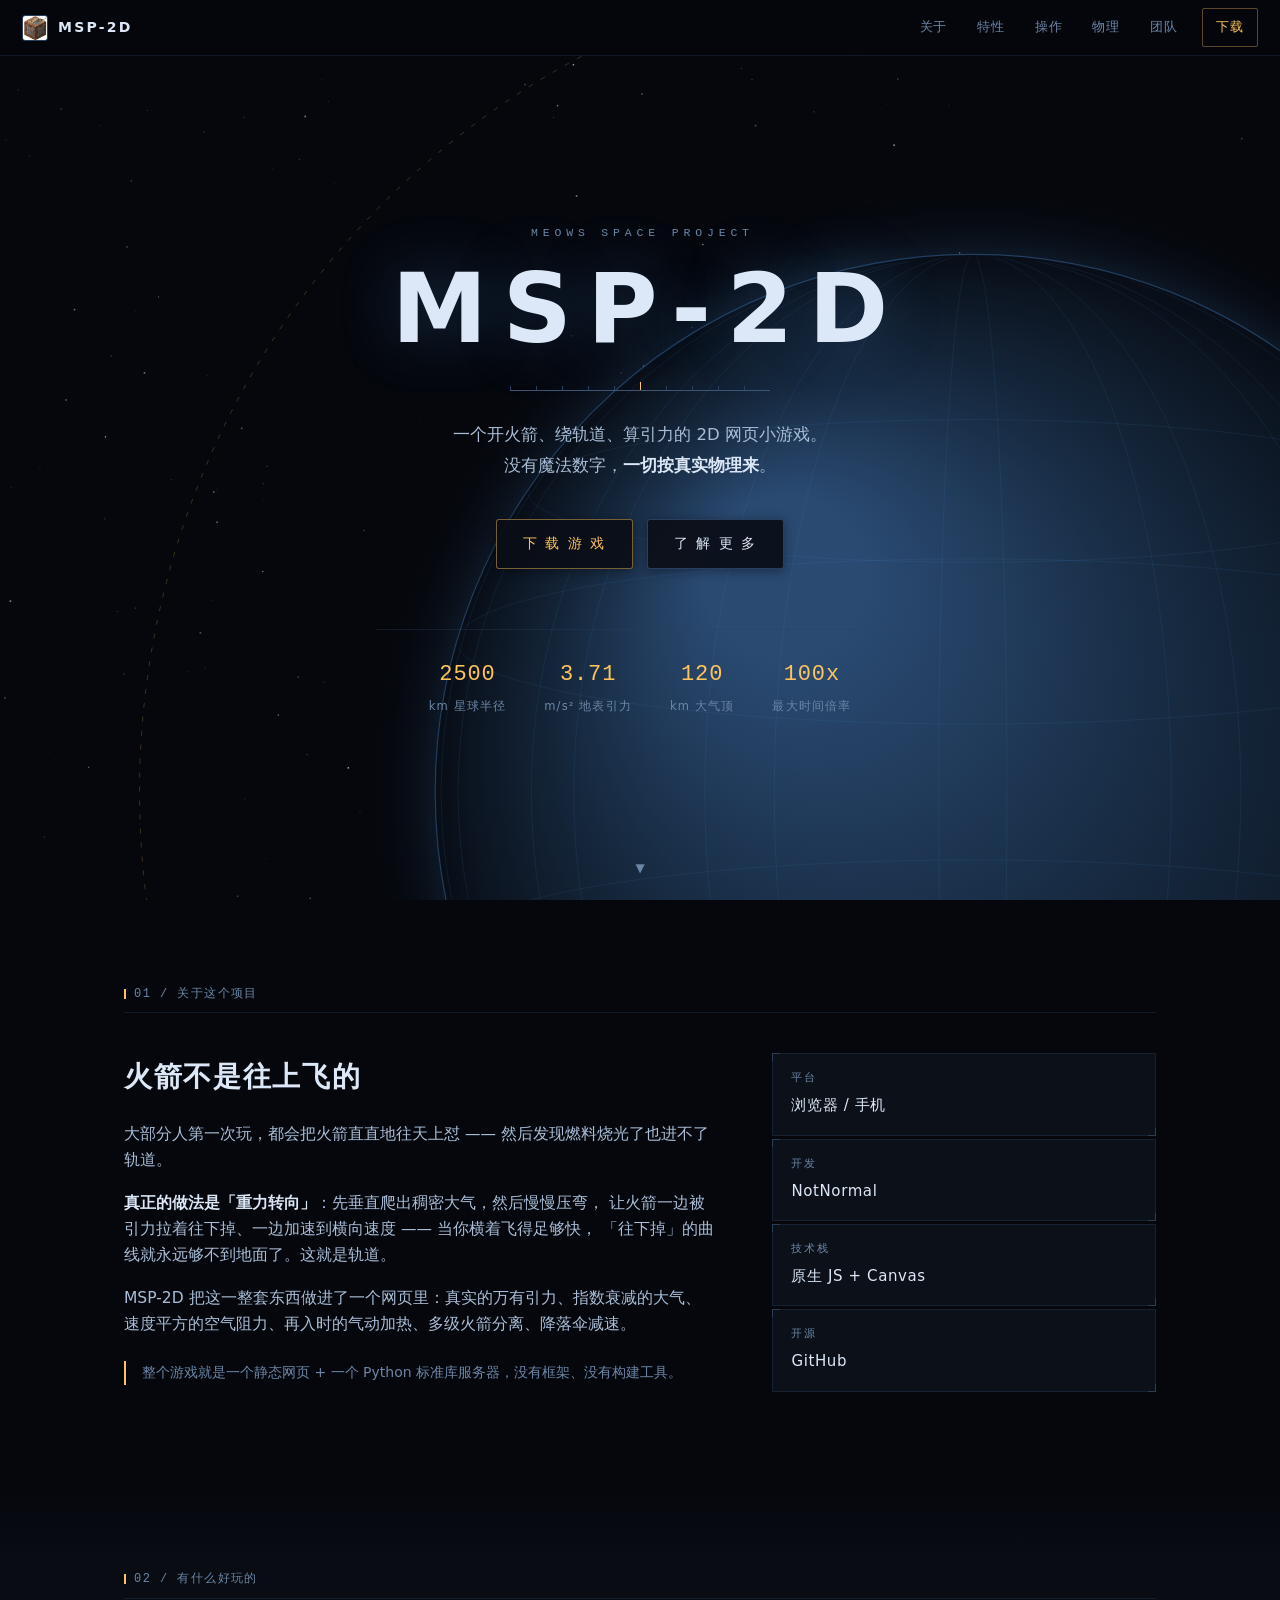
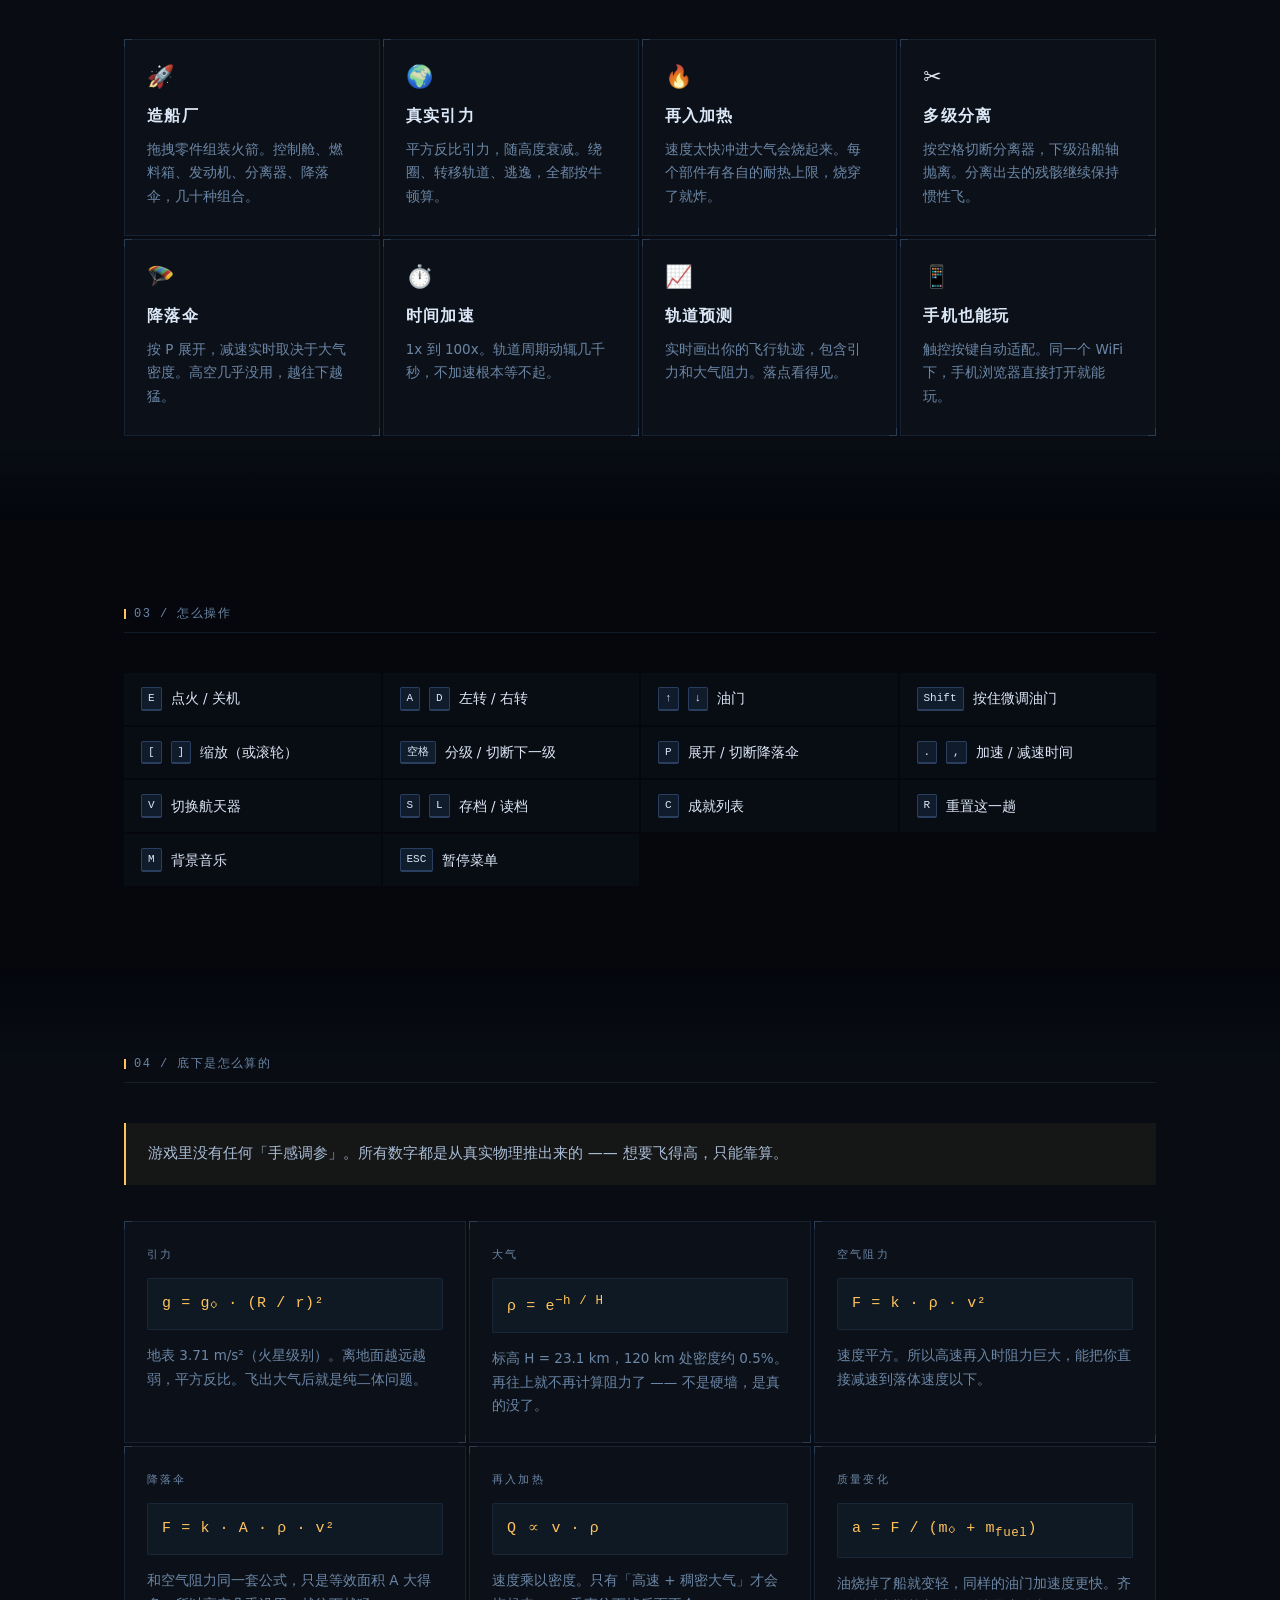
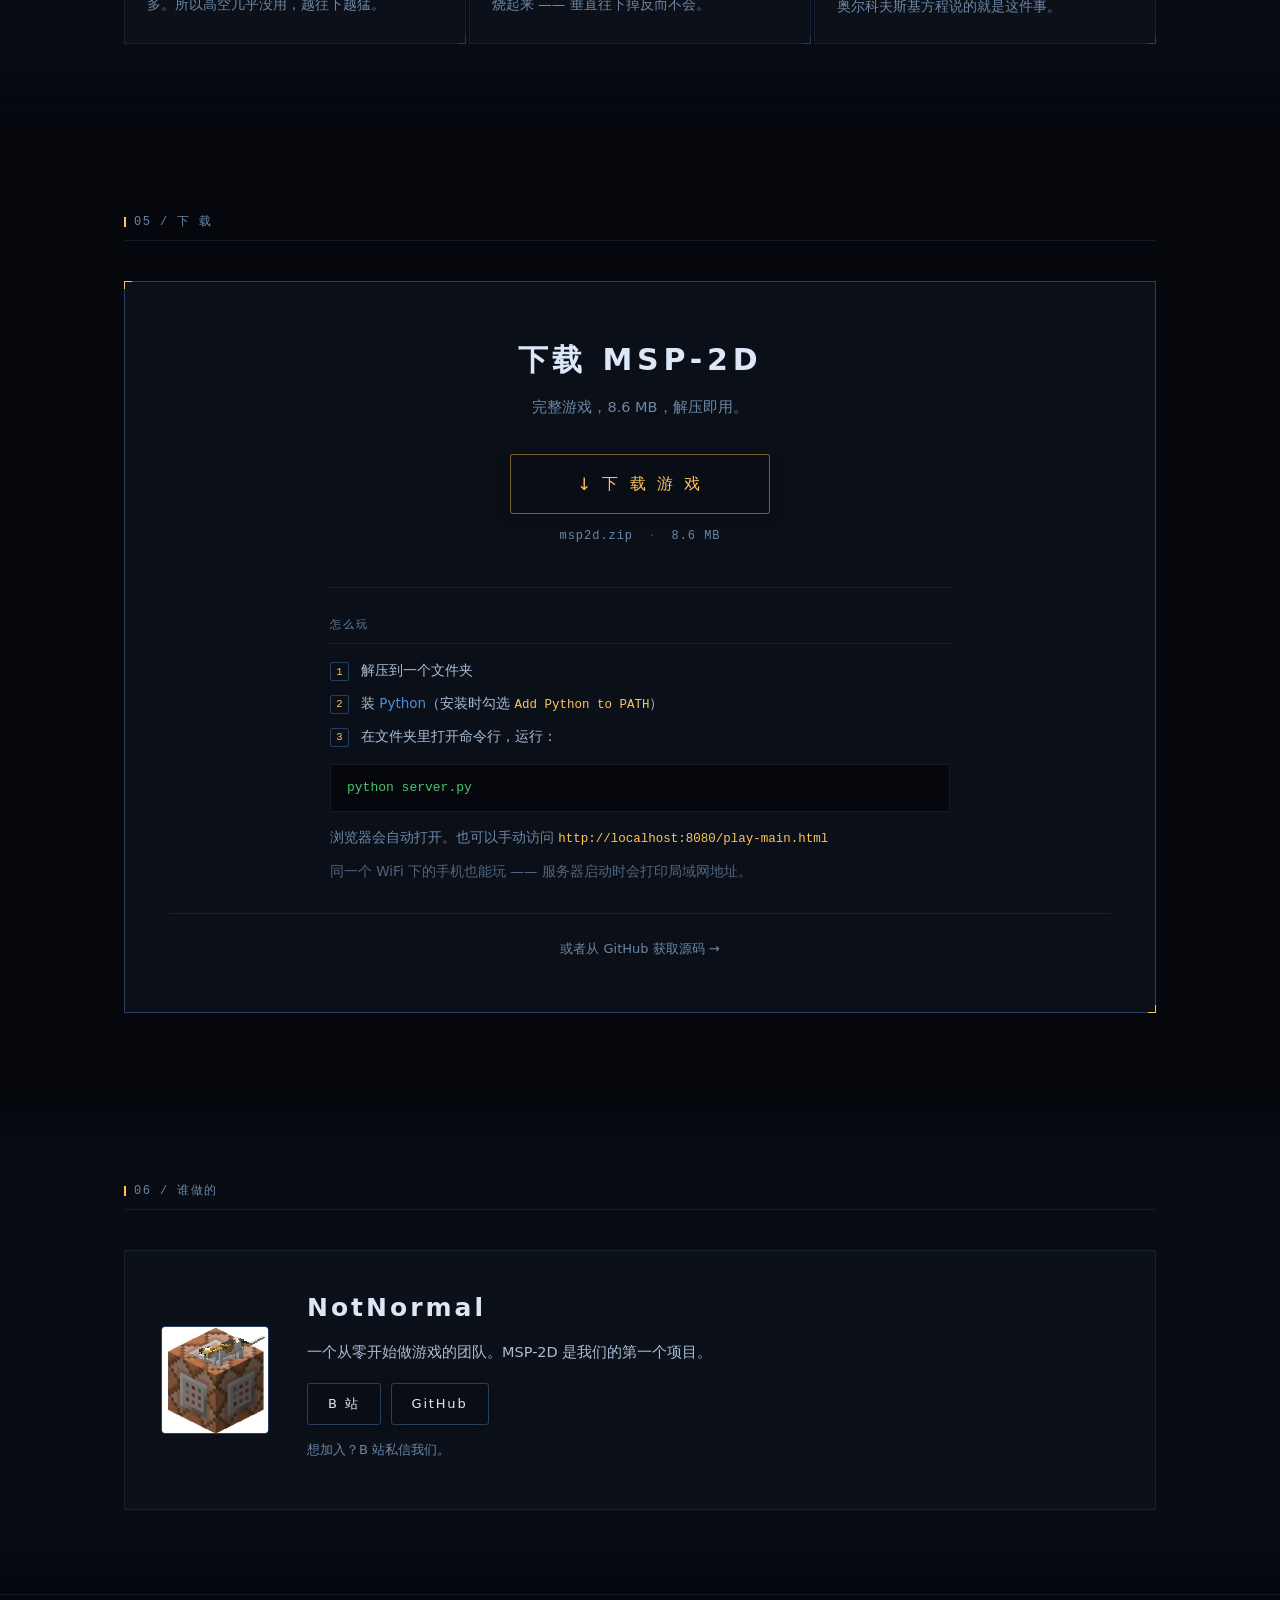
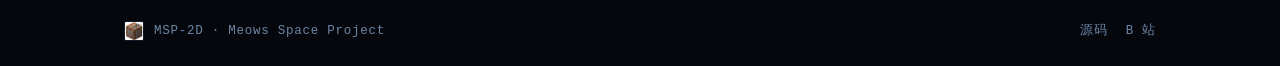
==== docs/index.html @ 47e9f0fd "feat(site): 项目官网 —— 展示页 + 游戏下载 【官网】docs/index.html + css/site.css + js/site.js + assets/logo.jpeg   " ====
<!DOCTYPE html>
<html lang="zh-CN">
<head>
    <meta charset="UTF-8">
    <meta name="viewport" content="width=device-width, initial-scale=1.0">
    <title>MSP-2D · Meows Space Project 2D</title>
    <meta name="description" content="MSP-2D —— 一个开火箭、绕轨道、算引力的 2D 网页小游戏。真实牛顿引力、大气阻力、再入热、多级分离、降落伞。">
    <link rel="stylesheet" href="css/shared.css">
    <link rel="stylesheet" href="css/site.css">
</head>
<body>

    <!-- ==================== 顶部导航 ==================== -->
    <nav id="topnav">
        <a class="brand" href="#top">
            <img src="assets/logo.jpeg" alt="MSP-2D" class="brand-logo">
            <span class="brand-text">MSP-2D</span>
        </a>
        <div class="nav-links">
            <a href="#about">关于</a>
            <a href="#features">特性</a>
            <a href="#controls">操作</a>
            <a href="#physics">物理</a>
            <a href="#team">团队</a>
            <a class="nav-play" href="#play">下载</a>
        </div>
    </nav>

    <!-- ==================== 首屏 ==================== -->
    <header id="top">
        <div class="hero">
            <div class="hero-kicker">MEOWS SPACE PROJECT</div>
            <h1 class="hero-title">MSP-2D</h1>
            <div class="hero-rule"></div>
            <p class="hero-sub">
                一个开火箭、绕轨道、算引力的 2D 网页小游戏。<br>
                没有魔法数字，<strong>一切按真实物理来</strong>。
            </p>
            <div class="hero-actions">
                <a class="btn btn-primary" href="msp2d.zip" download>下 载 游 戏</a>
                <a class="btn" href="#play">了 解 更 多</a>
            </div>
            <div class="hero-stats">
                <div class="stat"><span class="stat-num" id="stat-radius">2500</span><span class="stat-label">km 星球半径</span></div>
                <div class="stat"><span class="stat-num" id="stat-g">3.71</span><span class="stat-label">m/s² 地表引力</span></div>
                <div class="stat"><span class="stat-num">120</span><span class="stat-label">km 大气顶</span></div>
                <div class="stat"><span class="stat-num">100x</span><span class="stat-label">最大时间倍率</span></div>
            </div>
        </div>
        <div class="hero-cv">
            <canvas id="hero-canvas"></canvas>
        </div>
        <div class="scroll-hint">▼</div>
    </header>

    <!-- ==================== 关于 ==================== -->
    <section id="about">
        <div class="wrap">
            <div class="sec-hd msp-hd">01 / 关于这个项目</div>
            <div class="about-grid">
                <div class="about-text">
                    <h2>火箭不是往上飞的</h2>
                    <p>
                        大部分人第一次玩，都会把火箭直直地往天上怼 —— 然后发现燃料烧光了也进不了轨道。
                    </p>
                    <p>
                        <strong>真正的做法是「重力转向」</strong>：先垂直爬出稠密大气，然后慢慢压弯，
                        让火箭一边被引力拉着往下掉、一边加速到横向速度 —— 当你横着飞得足够快，
                        「往下掉」的曲线就永远够不到地面了。这就是轨道。
                    </p>
                    <p>
                        MSP-2D 把这一整套东西做进了一个网页里：真实的万有引力、指数衰减的大气、
                        速度平方的空气阻力、再入时的气动加热、多级火箭分离、降落伞减速。
                    </p>
                    <p class="aside">
                        整个游戏就是一个静态网页 + 一个 Python 标准库服务器，没有框架、没有构建工具。
                    </p>
                </div>
                <div class="about-badges">
                    <div class="badge msp-corners">
                        <div class="badge-k">平台</div>
                        <div class="badge-v">浏览器 / 手机</div>
                    </div>
                    <div class="badge msp-corners">
                        <div class="badge-k">开发</div>
                        <div class="badge-v">NotNormal</div>
                    </div>
                    <div class="badge msp-corners">
                        <div class="badge-k">技术栈</div>
                        <div class="badge-v">原生 JS + Canvas</div>
                    </div>
                    <div class="badge msp-corners">
                        <div class="badge-k">开源</div>
                        <div class="badge-v">GitHub</div>
                    </div>
                </div>
            </div>
        </div>
    </section>

    <!-- ==================== 特性 ==================== -->
    <section id="features">
        <div class="wrap">
            <div class="sec-hd msp-hd">02 / 有什么好玩的</div>
            <div class="feat-grid">

                <article class="feat msp-corners">
                    <div class="feat-icon">🚀</div>
                    <h3>造船厂</h3>
                    <p>拖拽零件组装火箭。控制舱、燃料箱、发动机、分离器、降落伞，几十种组合。</p>
                </article>

                <article class="feat msp-corners">
                    <div class="feat-icon">🌍</div>
                    <h3>真实引力</h3>
                    <p>平方反比引力，随高度衰减。绕圈、转移轨道、逃逸，全都按牛顿算。</p>
                </article>

                <article class="feat msp-corners">
                    <div class="feat-icon">🔥</div>
                    <h3>再入加热</h3>
                    <p>速度太快冲进大气会烧起来。每个部件有各自的耐热上限，烧穿了就炸。</p>
                </article>

                <article class="feat msp-corners">
                    <div class="feat-icon">✂️</div>
                    <h3>多级分离</h3>
                    <p>按空格切断分离器，下级沿船轴抛离。分离出去的残骸继续保持惯性飞。</p>
                </article>

                <article class="feat msp-corners">
                    <div class="feat-icon">🪂</div>
                    <h3>降落伞</h3>
                    <p>按 P 展开，减速实时取决于大气密度。高空几乎没用，越往下越猛。</p>
                </article>

                <article class="feat msp-corners">
                    <div class="feat-icon">⏱️</div>
                    <h3>时间加速</h3>
                    <p>1x 到 100x。轨道周期动辄几千秒，不加速根本等不起。</p>
                </article>

                <article class="feat msp-corners">
                    <div class="feat-icon">📈</div>
                    <h3>轨道预测</h3>
                    <p>实时画出你的飞行轨迹，包含引力和大气阻力。落点看得见。</p>
                </article>

                <article class="feat msp-corners">
                    <div class="feat-icon">📱</div>
                    <h3>手机也能玩</h3>
                    <p>触控按键自动适配。同一个 WiFi 下，手机浏览器直接打开就能玩。</p>
                </article>

            </div>
        </div>
    </section>

    <!-- ==================== 操作 ==================== -->
    <section id="controls">
        <div class="wrap">
            <div class="sec-hd msp-hd">03 / 怎么操作</div>
            <div class="ctrl-grid">
                <div class="ctrl-item"><span class="msp-kbd">E</span><span>点火 / 关机</span></div>
                <div class="ctrl-item"><span class="msp-kbd">A</span><span class="msp-kbd">D</span><span>左转 / 右转</span></div>
                <div class="ctrl-item"><span class="msp-kbd">↑</span><span class="msp-kbd">↓</span><span>油门</span></div>
                <div class="ctrl-item"><span class="msp-kbd">Shift</span><span>按住微调油门</span></div>
                <div class="ctrl-item"><span class="msp-kbd">[</span><span class="msp-kbd">]</span><span>缩放（或滚轮）</span></div>
                <div class="ctrl-item"><span class="msp-kbd">空格</span><span>分级 / 切断下一级</span></div>
                <div class="ctrl-item"><span class="msp-kbd">P</span><span>展开 / 切断降落伞</span></div>
                <div class="ctrl-item"><span class="msp-kbd">.</span><span class="msp-kbd">,</span><span>加速 / 减速时间</span></div>
                <div class="ctrl-item"><span class="msp-kbd">V</span><span>切换航天器</span></div>
                <div class="ctrl-item"><span class="msp-kbd">S</span><span class="msp-kbd">L</span><span>存档 / 读档</span></div>
                <div class="ctrl-item"><span class="msp-kbd">C</span><span>成就列表</span></div>
                <div class="ctrl-item"><span class="msp-kbd">R</span><span>重置这一趟</span></div>
                <div class="ctrl-item"><span class="msp-kbd">M</span><span>背景音乐</span></div>
                <div class="ctrl-item"><span class="msp-kbd">ESC</span><span>暂停菜单</span></div>
            </div>
        </div>
    </section>

    <!-- ==================== 物理 ==================== -->
    <section id="physics">
        <div class="wrap">
            <div class="sec-hd msp-hd">04 / 底下是怎么算的</div>
            <div class="phys-lead">
                <p>游戏里没有任何「手感调参」。所有数字都是从真实物理推出来的 —— 想要飞得高，只能靠算。</p>
            </div>
            <div class="phys-grid">

                <div class="phys-card msp-corners msp-scan">
                    <div class="phys-hd">引力</div>
                    <code class="phys-formula">g = g₀ · (R / r)²</code>
                    <p>地表 3.71 m/s²（火星级别）。离地面越远越弱，平方反比。飞出大气后就是纯二体问题。</p>
                </div>

                <div class="phys-card msp-corners msp-scan">
                    <div class="phys-hd">大气</div>
                    <code class="phys-formula">ρ = e<sup>−h / H</sup></code>
                    <p>标高 H = 23.1 km，120 km 处密度约 0.5%。再往上就不再计算阻力了 —— 不是硬墙，是真的没了。</p>
                </div>

                <div class="phys-card msp-corners msp-scan">
                    <div class="phys-hd">空气阻力</div>
                    <code class="phys-formula">F = k · ρ · v²</code>
                    <p>速度平方。所以高速再入时阻力巨大，能把你直接减速到落体速度以下。</p>
                </div>

                <div class="phys-card msp-corners msp-scan">
                    <div class="phys-hd">降落伞</div>
                    <code class="phys-formula">F = k · A · ρ · v²</code>
                    <p>和空气阻力同一套公式，只是等效面积 A 大得多。所以高空几乎没用，越往下越猛。</p>
                </div>

                <div class="phys-card msp-corners msp-scan">
                    <div class="phys-hd">再入加热</div>
                    <code class="phys-formula">Q ∝ v · ρ</code>
                    <p>速度乘以密度。只有「高速 + 稠密大气」才会烧起来 —— 垂直往下掉反而不会。</p>
                </div>

                <div class="phys-card msp-corners msp-scan">
                    <div class="phys-hd">质量变化</div>
                    <code class="phys-formula">a = F / (m₀ + m<sub>fuel</sub>)</code>
                    <p>油烧掉了船就变轻，同样的油门加速度更快。齐奥尔科夫斯基方程说的就是这件事。</p>
                </div>

            </div>
        </div>
    </section>

    <!-- ==================== 下载 ==================== -->
    <section id="play">
        <div class="wrap">
            <div class="sec-hd msp-hd">05 / 下 载</div>
            <div class="play-box msp-corners msp-corners--amber">
                <h2>下载 MSP-2D</h2>
                <p class="play-sub">完整游戏，8.6 MB，解压即用。</p>

                <div class="download-main">
                    <a class="btn btn-primary btn-lg" href="msp2d.zip" download>
                        <span class="dl-icon">↓</span>
                        <span>下 载 游 戏</span>
                    </a>
                    <div class="download-meta">
                        <span>msp2d.zip</span>
                        <span class="dot">·</span>
                        <span>8.6 MB</span>
                    </div>
                </div>

                <div class="play-note">
                    <div class="note-hd">怎么玩</div>
                    <ol class="steps">
                        <li>
                            <span class="step-n">1</span>
                            <span>解压到一个文件夹</span>
                        </li>
                        <li>
                            <span class="step-n">2</span>
                            <span>装 <a href="https://www.python.org/downloads/" target="_blank" rel="noopener">Python</a>（安装时勾选 <code>Add Python to PATH</code>）</span>
                        </li>
                        <li>
                            <span class="step-n">3</span>
                            <span>在文件夹里打开命令行，运行：</span>
                        </li>
                    </ol>
                    <pre class="code-block">python server.py</pre>
                    <p>浏览器会自动打开。也可以手动访问 <code>http://localhost:8080/play-main.html</code></p>
                    <p class="note-dim">同一个 WiFi 下的手机也能玩 —— 服务器启动时会打印局域网地址。</p>
                </div>

                <div class="download-alt">
                    <a href="https://github.com/zhaoqianrun/msp-2d" target="_blank" rel="noopener">或者从 GitHub 获取源码 →</a>
                </div>
            </div>
        </div>
    </section>

    <!-- ==================== 团队 ==================== -->
    <section id="team">
        <div class="wrap">
            <div class="sec-hd msp-hd">06 / 谁做的</div>
            <div class="team-box">
                <div class="team-logo">
                    <img src="assets/logo.jpeg" alt="NotNormal">
                </div>
                <div class="team-text">
                    <h2>NotNormal</h2>
                    <p>一个从零开始做游戏的团队。MSP-2D 是我们的第一个项目。</p>
                    <p class="team-links">
                        <a class="btn" href="https://space.bilibili.com/258037329" target="_blank" rel="noopener">B 站</a>
                        <a class="btn" href="https://github.com/zhaoqianrun/msp-2d" target="_blank" rel="noopener">GitHub</a>
                    </p>
                    <p class="team-join">想加入？B 站私信我们。</p>
                </div>
            </div>
        </div>
    </section>

    <!-- ==================== 页脚 ==================== -->
    <footer>
        <div class="wrap footer-in">
            <div class="footer-left">
                <img src="assets/logo.jpeg" alt="" class="footer-logo">
                <span>MSP-2D · Meows Space Project</span>
            </div>
            <div class="footer-right">
                <a href="https://github.com/zhaoqianrun/msp-2d" target="_blank" rel="noopener">源码</a>
                <a href="https://space.bilibili.com/258037329" target="_blank" rel="noopener">B 站</a>
            </div>
        </div>
    </footer>

    <script src="js/site.js"></script>
</body>
</html>
---- docs/css/shared.css ----
/* ============================================================
   MSP-2D 全局 UI tokens + 原语（唯一事实源）
   四页统一 <link rel="stylesheet" href="ui/shared.css">；
   各页 <style> 只留页面专属布局，不再自带 tokens 拷贝。

   设计语言：任务控制台 / 机载仪表 OSD ——
   实面石板底、3px 方角、四角括号、表头刻度、单一琥珀强调。
   禁：紫 / 蓝紫渐变 / 彩色发光 / 满屏玻璃 blur（弹层才许 2px）。
   ============================================================ */

:root {
    /* ---- 表面：三层实面。画布里的宇宙是唯一「彩色区」，面板全部压暗压实 ---- */
    --bg: #05070d;
    --surf-1: rgba(10, 14, 22, .92);   /* L1 读出面：HUD 面板 / 统计 / chips */
    --surf-2: #0c1119;                 /* L2 结构面：顶栏 / 侧栏 */
    --surf-3: #0b1018;                 /* L3 弹层：成就 / 暂停 / 帮助 */

    /* ---- 线阶：三档，越亮越「重要」 ---- */
    --line-strong: #3b5573;
    --line: #2a3f5f;
    --line-dim: rgba(42, 63, 95, .35);

    /* ---- 语义色（纪律：蓝只做身份色/hover 描边；琥珀唯一强调；绿红只表状态） ---- */
    --blue: #4a90d9;
    --amber: #ffc35c;
    --red: #ff6a6a;
    --green: #45c46e;

    /* ---- 文字 ---- */
    --text: #dce8f7;
    --dim: #6b86a6;
    --mono: ui-monospace, 'Cascadia Mono', 'JetBrains Mono', Consolas, monospace;
    --sans: 'Segoe UI', system-ui, 'PingFang SC', 'Microsoft YaHei', sans-serif;

    /* ---- 兼容别名：页面旧规则里的 var(--panel) 等先指到新表面，逐步清退 ---- */
    --panel: var(--surf-1);
    --panel-solid: var(--surf-3);
    --line-soft: var(--line-dim);
    --shadow: 0 2px 12px rgba(0, 0, 0, .4);

    /* ---- 微纹理：3px 扫描线、2% 透明度——低于可注意阈值，只贡献材质 ---- */
    --scan: repeating-linear-gradient(0deg, rgba(255, 255, 255, .02) 0 1px, transparent 1px 3px);
}

/* ---- 面板表头：2px 琥珀 tick + 字距标签 + 发丝分隔线 ---- */
.msp-hd {
    display: flex; align-items: center; gap: 8px;
    color: var(--dim); font-size: 11px; letter-spacing: .12em;
    padding-bottom: 8px; margin-bottom: 8px;
    border-bottom: 1px solid var(--line-dim);
}
.msp-hd::before {
    content: ''; width: 2px; height: 10px; flex: none;
    background: var(--amber);
}

/* ---- 四角括号（对角两枚）：宿主需 position 非 static ----
   常态用结构色；弹层/强调态加 .msp-corners--amber 提到琥珀。 */
.msp-corners { --corner: rgba(59, 85, 115, .55); position: relative; }
.msp-corners::before, .msp-corners::after {
    content: ''; position: absolute; width: 7px; height: 7px; pointer-events: none;
}
.msp-corners::before { top: -1px; left: -1px; border-top: 1px solid var(--corner); border-left: 1px solid var(--corner); }
.msp-corners::after  { bottom: -1px; right: -1px; border-bottom: 1px solid var(--corner); border-right: 1px solid var(--corner); }
.msp-corners--amber { --corner: var(--amber); }

/* ---- 扫描线微纹理（走元素自身 background-image，不占伪元素） ---- */
.msp-scan { background-image: var(--scan); }

/* ---- 键位小帽：全站统一方角 ---- */
.msp-kbd {
    font-family: var(--mono); font-size: 11px; color: var(--text);
    background: rgba(74, 144, 217, .12); border: 1px solid var(--line);
    border-bottom-width: 2px; border-radius: 2px; padding: 1px 6px;
}
---- docs/css/site.css ----
/* ============================================================
   MSP-2D 官网（msp2d-site）
   设计语言直接沿用 ui/shared.css 的「任务控制台 / 机载仪表 OSD」：
     实面石板底、方角、四角括号、单一琥珀强调。
   本文件只写官网自己的布局与组件，tokens 全部来自 shared.css。
   ============================================================ */

* { box-sizing: border-box; }

html { scroll-behavior: smooth; }

body {
    margin: 0;
    background: var(--bg);
    color: var(--text);
    font-family: var(--sans);
    line-height: 1.7;
    -webkit-font-smoothing: antialiased;
    overflow-x: hidden;
}

/* 极淡坐标点阵，给黑底一点质感（和主菜单同款） */
body::before {
    content: '';
    position: fixed;
    inset: 0;
    pointer-events: none;
    z-index: 0;
    background-image: radial-gradient(rgba(124, 160, 205, .10) 1px, transparent 1.5px);
    background-size: 34px 34px;
}

a { color: var(--blue); text-decoration: none; }
code { font-family: var(--mono); font-size: .92em; color: var(--amber); }

/* ==================== 顶部导航 ==================== */
#topnav {
    position: fixed;
    top: 0; left: 0; right: 0;
    height: 56px;
    z-index: 100;
    display: flex;
    align-items: center;
    justify-content: space-between;
    padding: 0 22px;
    background: rgba(5, 7, 13, .82);
    backdrop-filter: blur(2px);
    border-bottom: 1px solid var(--line-dim);
    transition: background .2s;
}
#topnav.scrolled {
    background: rgba(5, 7, 13, .96);
    border-bottom-color: var(--line);
}

.brand {
    display: flex;
    align-items: center;
    gap: 10px;
    color: var(--text);
    font-weight: 600;
    letter-spacing: .16em;
    font-size: 14px;
}
.brand-logo {
    width: 26px; height: 26px;
    border-radius: 3px;
    border: 1px solid var(--line);
    object-fit: cover;
}

.nav-links {
    display: flex;
    align-items: center;
    gap: 4px;
}
.nav-links a {
    padding: 7px 13px;
    color: var(--dim);
    font-size: 13px;
    letter-spacing: .06em;
    border-radius: 2px;
    transition: color .14s, background .14s;
}
.nav-links a:hover {
    color: var(--text);
    background: rgba(74, 144, 217, .10);
}
.nav-links .nav-play {
    margin-left: 8px;
    color: var(--amber);
    border: 1px solid rgba(255, 195, 92, .35);
}
.nav-links .nav-play:hover {
    color: #0a0e14;
    background: var(--amber);
    border-color: var(--amber);
}

/* ==================== 通用容器 ==================== */
.wrap {
    position: relative;
    z-index: 1;
    max-width: 1080px;
    margin: 0 auto;
    padding: 0 24px;
}
section {
    position: relative;
    z-index: 1;
    padding: 84px 0;
}
section:nth-of-type(even) {
    background: linear-gradient(180deg, transparent, rgba(12, 17, 25, .55) 12%, rgba(12, 17, 25, .55) 88%, transparent);
}
.sec-hd {
    font-family: var(--mono);
    margin-bottom: 40px;
    font-size: 12px;
}

/* ==================== 首屏 ==================== */
#top {
    position: relative;
    z-index: 1;
    min-height: 100vh;
    display: flex;
    align-items: center;
    justify-content: center;
    padding: 100px 44px 60px;
    overflow: hidden;
}

.hero-cv {
    position: absolute;
    inset: 0;
    z-index: 0;
}
#hero-canvas {
    width: 100%;
    height: 100%;
    display: block;
}

.hero {
    position: relative;
    z-index: 2;
    text-align: center;
    max-width: 720px;
}

.hero-kicker {
    font-family: var(--mono);
    font-size: 11.5px;
    letter-spacing: .42em;
    color: var(--dim);
    margin-bottom: 18px;
    padding-left: .42em;
}

.hero-title {
    margin: 0;
    font-size: clamp(52px, 11vw, 96px);
    font-weight: 600;
    letter-spacing: .16em;
    padding-left: .16em;
    line-height: 1;
    color: var(--text);
    /* 一点点发光，配合黑底 */
    text-shadow: 0 0 60px rgba(74, 144, 217, .30);
}

/* 刻度尺线：和主菜单同款 */
.hero-rule {
    width: 260px;
    height: 8px;
    margin: 26px auto 0;
    position: relative;
    border-bottom: 1px solid var(--line-strong);
}
.hero-rule::before {
    content: '';
    position: absolute;
    left: 0; right: 0; bottom: 0; height: 4px;
    background: repeating-linear-gradient(90deg, var(--line) 0 1px, transparent 1px 26px);
}
.hero-rule::after {
    content: '';
    position: absolute;
    left: 50%; bottom: 0;
    width: 1px; height: 8px;
    background: var(--amber);
}

.hero-sub {
    margin: 28px auto 0;
    max-width: 560px;
    font-size: 16.5px;
    color: #a9bdd6;
    line-height: 1.9;
}
.hero-sub strong { color: var(--text); font-weight: 600; }

.hero-actions {
    display: flex;
    gap: 14px;
    justify-content: center;
    flex-wrap: wrap;
    margin-top: 38px;
}

.hero-stats {
    display: flex;
    justify-content: center;
    flex-wrap: wrap;
    gap: 38px;
    margin-top: 60px;
    padding-top: 26px;
    border-top: 1px solid var(--line-dim);
}
.stat { text-align: center; }
.stat-num {
    display: block;
    font-family: var(--mono);
    font-size: 22px;
    color: var(--amber);
    font-variant-numeric: tabular-nums;
    letter-spacing: .04em;
}
.stat-label {
    display: block;
    margin-top: 4px;
    font-size: 11.5px;
    color: var(--dim);
    letter-spacing: .1em;
}

.scroll-hint {
    position: absolute;
    bottom: 22px;
    left: 50%;
    transform: translateX(-50%);
    color: var(--dim);
    font-size: 12px;
    z-index: 2;
    animation: bob 2.2s ease-in-out infinite;
}
@keyframes bob {
    0%, 100% { transform: translateX(-50%) translateY(0); opacity: .45; }
    50%      { transform: translateX(-50%) translateY(6px); opacity: .9; }
}

/* ==================== 按钮 ==================== */
.btn {
    display: inline-flex;
    align-items: center;
    justify-content: center;
    gap: 8px;
    padding: 12px 26px;
    background: var(--panel);
    border: 1px solid var(--line);
    border-radius: 3px;
    color: var(--text);
    font-size: 14px;
    letter-spacing: .14em;
    font-family: var(--sans);
    cursor: pointer;
    box-shadow: var(--shadow);
    transition: border-color .15s, background .15s, box-shadow .15s, color .15s;
}
.btn:hover {
    border-color: var(--blue);
    background: rgba(74, 144, 217, .12);
    box-shadow: inset 2px 0 0 var(--amber), var(--shadow);
}
.btn-primary {
    border-color: rgba(255, 195, 92, .45);
    color: var(--amber);
}
.btn-primary:hover {
    background: var(--amber);
    color: #0a0e14;
    border-color: var(--amber);
    box-shadow: 0 0 24px rgba(255, 195, 92, .30), var(--shadow);
}
.btn-lg {
    padding: 16px 38px;
    font-size: 15.5px;
    letter-spacing: .2em;
}

/* ==================== 关于 ==================== */
.about-grid {
    display: grid;
    grid-template-columns: 1.55fr 1fr;
    gap: 54px;
    align-items: start;
}
.about-text h2 {
    margin: 0 0 20px;
    font-size: 28px;
    font-weight: 600;
    letter-spacing: .06em;
}
.about-text p {
    margin: 0 0 16px;
    color: #a9bdd6;
    font-size: 15.5px;
}
.about-text strong { color: var(--text); font-weight: 600; }
.about-text .aside {
    margin-top: 24px;
    padding-left: 16px;
    border-left: 2px solid var(--amber);
    color: var(--dim);
    font-size: 14px;
}

.about-badges { display: flex; flex-direction: column; gap: 3px; }
.badge {
    padding: 16px 18px;
    background: var(--surf-2);
    border: 1px solid var(--line-dim);
}
.badge-k {
    font-family: var(--mono);
    font-size: 10.5px;
    letter-spacing: .18em;
    color: var(--dim);
    margin-bottom: 5px;
}
.badge-v { font-size: 15px; color: var(--text); letter-spacing: .04em; }

/* ==================== 特性 ==================== */
.feat-grid {
    display: grid;
    grid-template-columns: repeat(auto-fill, minmax(240px, 1fr));
    gap: 3px;
}
.feat {
    padding: 26px 22px;
    background: var(--surf-2);
    border: 1px solid var(--line-dim);
    transition: background .18s, border-color .18s, transform .18s;
}
.feat:hover {
    background: #0f1520;
    border-color: var(--line);
    transform: translateY(-2px);
}
.feat-icon {
    font-size: 22px;
    line-height: 1;
    margin-bottom: 14px;
    filter: grayscale(.25);
}
.feat h3 {
    margin: 0 0 9px;
    font-size: 16px;
    font-weight: 600;
    letter-spacing: .08em;
    color: var(--text);
}
.feat p {
    margin: 0;
    font-size: 13.5px;
    color: var(--dim);
    line-height: 1.75;
}

/* ==================== 操作 ==================== */
.ctrl-grid {
    display: grid;
    grid-template-columns: repeat(auto-fill, minmax(250px, 1fr));
    gap: 2px;
}
.ctrl-item {
    display: flex;
    align-items: center;
    gap: 9px;
    padding: 13px 16px;
    background: rgba(12, 17, 25, .62);
    border: 1px solid transparent;
    font-size: 13.5px;
    color: #a9bdd6;
    transition: border-color .14s, background .14s;
}
.ctrl-item:hover {
    border-color: var(--line-dim);
    background: rgba(12, 17, 25, .92);
}
.ctrl-item > span:last-child { color: var(--text); }
.ctrl-item .msp-kbd { flex: none; }

/* ==================== 物理 ==================== */
.phys-lead {
    margin-bottom: 36px;
    padding: 18px 22px;
    background: rgba(255, 195, 92, .05);
    border-left: 2px solid var(--amber);
    font-size: 15px;
    color: #a9bdd6;
}
.phys-lead p { margin: 0; }

.phys-grid {
    display: grid;
    grid-template-columns: repeat(auto-fill, minmax(300px, 1fr));
    gap: 3px;
}
.phys-card {
    padding: 24px 22px;
    background: var(--surf-2);
    border: 1px solid var(--line-dim);
}
.phys-hd {
    font-family: var(--mono);
    font-size: 11px;
    letter-spacing: .2em;
    color: var(--dim);
    margin-bottom: 14px;
}
.phys-formula {
    display: block;
    padding: 12px 14px;
    margin-bottom: 14px;
    background: rgba(74, 144, 217, .06);
    border: 1px solid var(--line-dim);
    border-radius: 2px;
    font-size: 15px;
    color: var(--amber);
    letter-spacing: .04em;
}
.phys-card p {
    margin: 0;
    font-size: 13.5px;
    color: var(--dim);
    line-height: 1.75;
}

/* ==================== 下载 ==================== */
.play-box {
    padding: 52px 44px;
    background: var(--surf-3);
    border: 1px solid var(--line);
    text-align: center;
}
.play-box h2 {
    margin: 0 0 10px;
    font-size: 30px;
    font-weight: 600;
    letter-spacing: .16em;
}
.play-sub { margin: 0 0 34px; color: var(--dim); font-size: 14.5px; }

/* 主下载按钮 */
.download-main {
    display: flex;
    flex-direction: column;
    align-items: center;
    gap: 12px;
    margin-bottom: 40px;
}
.download-main .btn {
    min-width: 260px;
}
.download-main .btn:hover {
    transform: translateY(-2px);
}
.dl-icon {
    font-size: 17px;
    line-height: 1;
}
.download-meta {
    font-family: var(--mono);
    font-size: 12px;
    color: var(--dim);
    letter-spacing: .08em;
}
.download-meta .dot { margin: 0 7px; opacity: .5; }

/* 步骤说明 */
.play-note {
    max-width: 620px;
    margin: 0 auto;
    padding-top: 28px;
    border-top: 1px solid var(--line-dim);
    text-align: left;
    color: var(--dim);
    font-size: 13.5px;
}
.play-note p { margin: 0 0 10px; }
.play-note p:last-child { margin-bottom: 0; }
.play-note code { font-size: 12.5px; }
.note-dim { opacity: .72; }

.note-hd {
    font-family: var(--mono);
    font-size: 11px;
    letter-spacing: .18em;
    color: var(--dim);
    margin-bottom: 16px;
    padding-bottom: 9px;
    border-bottom: 1px solid var(--line-dim);
}

.steps {
    list-style: none;
    margin: 0 0 16px;
    padding: 0;
    counter-reset: none;
}
.steps li {
    display: flex;
    align-items: flex-start;
    gap: 12px;
    margin-bottom: 11px;
    color: #a9bdd6;
    line-height: 1.6;
}
.step-n {
    flex: none;
    width: 19px; height: 19px;
    display: inline-flex;
    align-items: center;
    justify-content: center;
    border: 1px solid var(--line);
    border-radius: 2px;
    font-family: var(--mono);
    font-size: 10.5px;
    color: var(--amber);
    margin-top: 2px;
}

.code-block {
    margin: 0 0 14px;
    padding: 12px 16px;
    background: #05070d;
    border: 1px solid var(--line-dim);
    border-radius: 2px;
    font-family: var(--mono);
    font-size: 13px;
    color: var(--green);
    overflow-x: auto;
}

.download-alt {
    margin-top: 30px;
    padding-top: 24px;
    border-top: 1px solid var(--line-dim);
    font-size: 13px;
}
.download-alt a { color: var(--dim); }
.download-alt a:hover { color: var(--amber); }

/* ==================== 团队 ==================== */
.team-box {
    display: flex;
    gap: 38px;
    align-items: center;
    padding: 36px;
    background: var(--surf-2);
    border: 1px solid var(--line-dim);
}
.team-logo img {
    width: 108px; height: 108px;
    border-radius: 4px;
    border: 1px solid var(--line);
    display: block;
    image-rendering: pixelated;
}
.team-text h2 {
    margin: 0 0 10px;
    font-size: 25px;
    font-weight: 600;
    letter-spacing: .12em;
}
.team-text p { margin: 0 0 12px; color: #a9bdd6; font-size: 14.5px; }
.team-links { display: flex; gap: 10px; margin: 18px 0 14px !important; }
.team-links .btn { padding: 9px 20px; font-size: 13px; }
.team-join { color: var(--dim) !important; font-size: 13px !important; }

/* ==================== 页脚 ==================== */
footer {
    position: relative;
    z-index: 1;
    border-top: 1px solid var(--line-dim);
    padding: 26px 0;
}
.footer-in {
    display: flex;
    align-items: center;
    justify-content: space-between;
    gap: 20px;
    flex-wrap: wrap;
    color: var(--dim);
    font-size: 12.5px;
    font-family: var(--mono);
    letter-spacing: .06em;
}
.footer-left { display: flex; align-items: center; gap: 10px; }
.footer-logo {
    width: 20px; height: 20px;
    border-radius: 2px;
    border: 1px solid var(--line-dim);
    object-fit: cover;
}
.footer-right { display: flex; gap: 18px; }
.footer-right a { color: var(--dim); }
.footer-right a:hover { color: var(--amber); }

/* ==================== 响应式 ==================== */
@media (max-width: 860px) {
    .about-grid { grid-template-columns: 1fr; gap: 32px; }
    .play-box { padding: 40px 24px; }
    .team-box { flex-direction: column; text-align: center; gap: 24px; }
    .team-links { justify-content: center; }
}

@media (max-width: 700px) {
    #topnav { padding: 0 14px; }
    .nav-links a { padding: 7px 9px; font-size: 12px; }
    .nav-links a:not(.nav-play) { display: none; }   /* 窄屏只留「开始游戏」 */
    #top { padding: 88px 20px 50px; }
    section { padding: 60px 0; }
    .hero-stats { gap: 24px; }
    .stat-num { font-size: 18px; }
    .wrap { padding: 0 18px; }
    .play-actions { flex-direction: column; }
    .play-actions .btn { width: 100%; }
}

/* 尊重「减少动态效果」偏好 */
@media (prefers-reduced-motion: reduce) {
    html { scroll-behavior: auto; }
    .scroll-hint { animation: none; }
    .feat:hover { transform: none; }
}
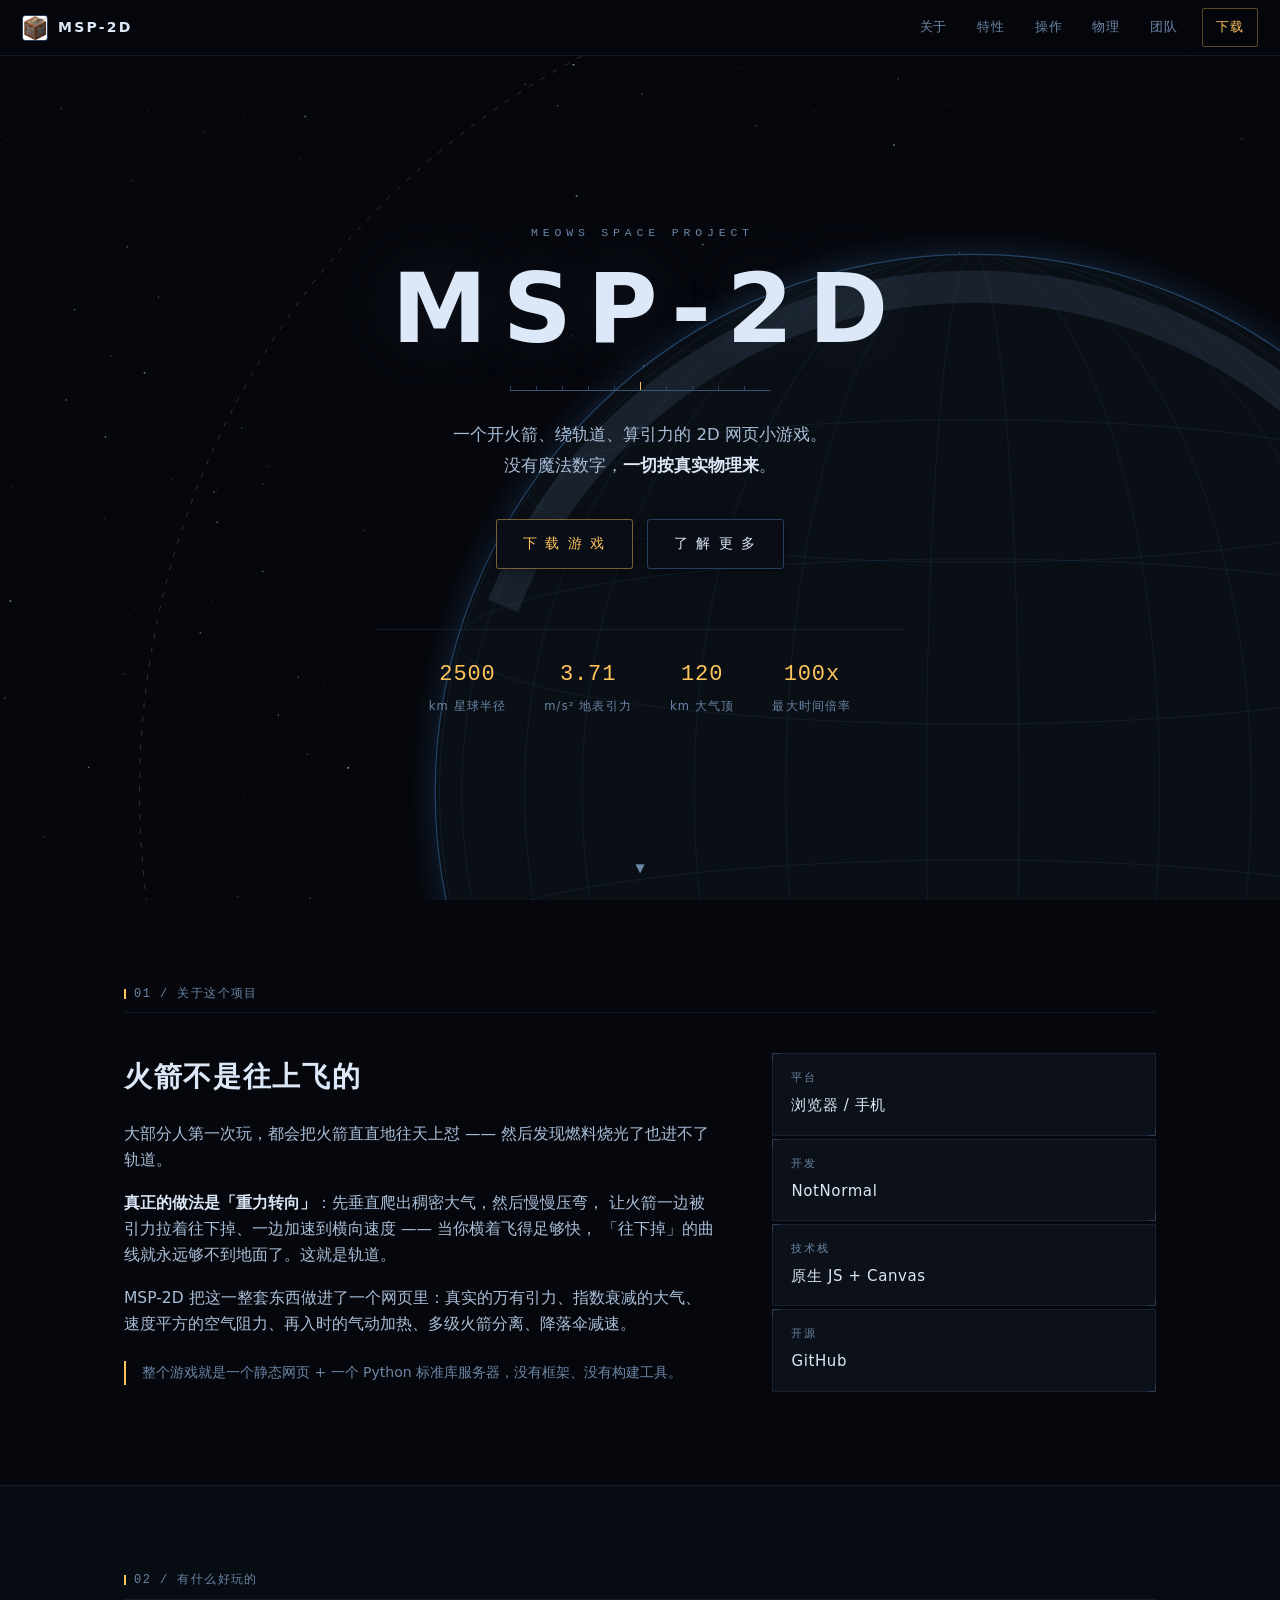
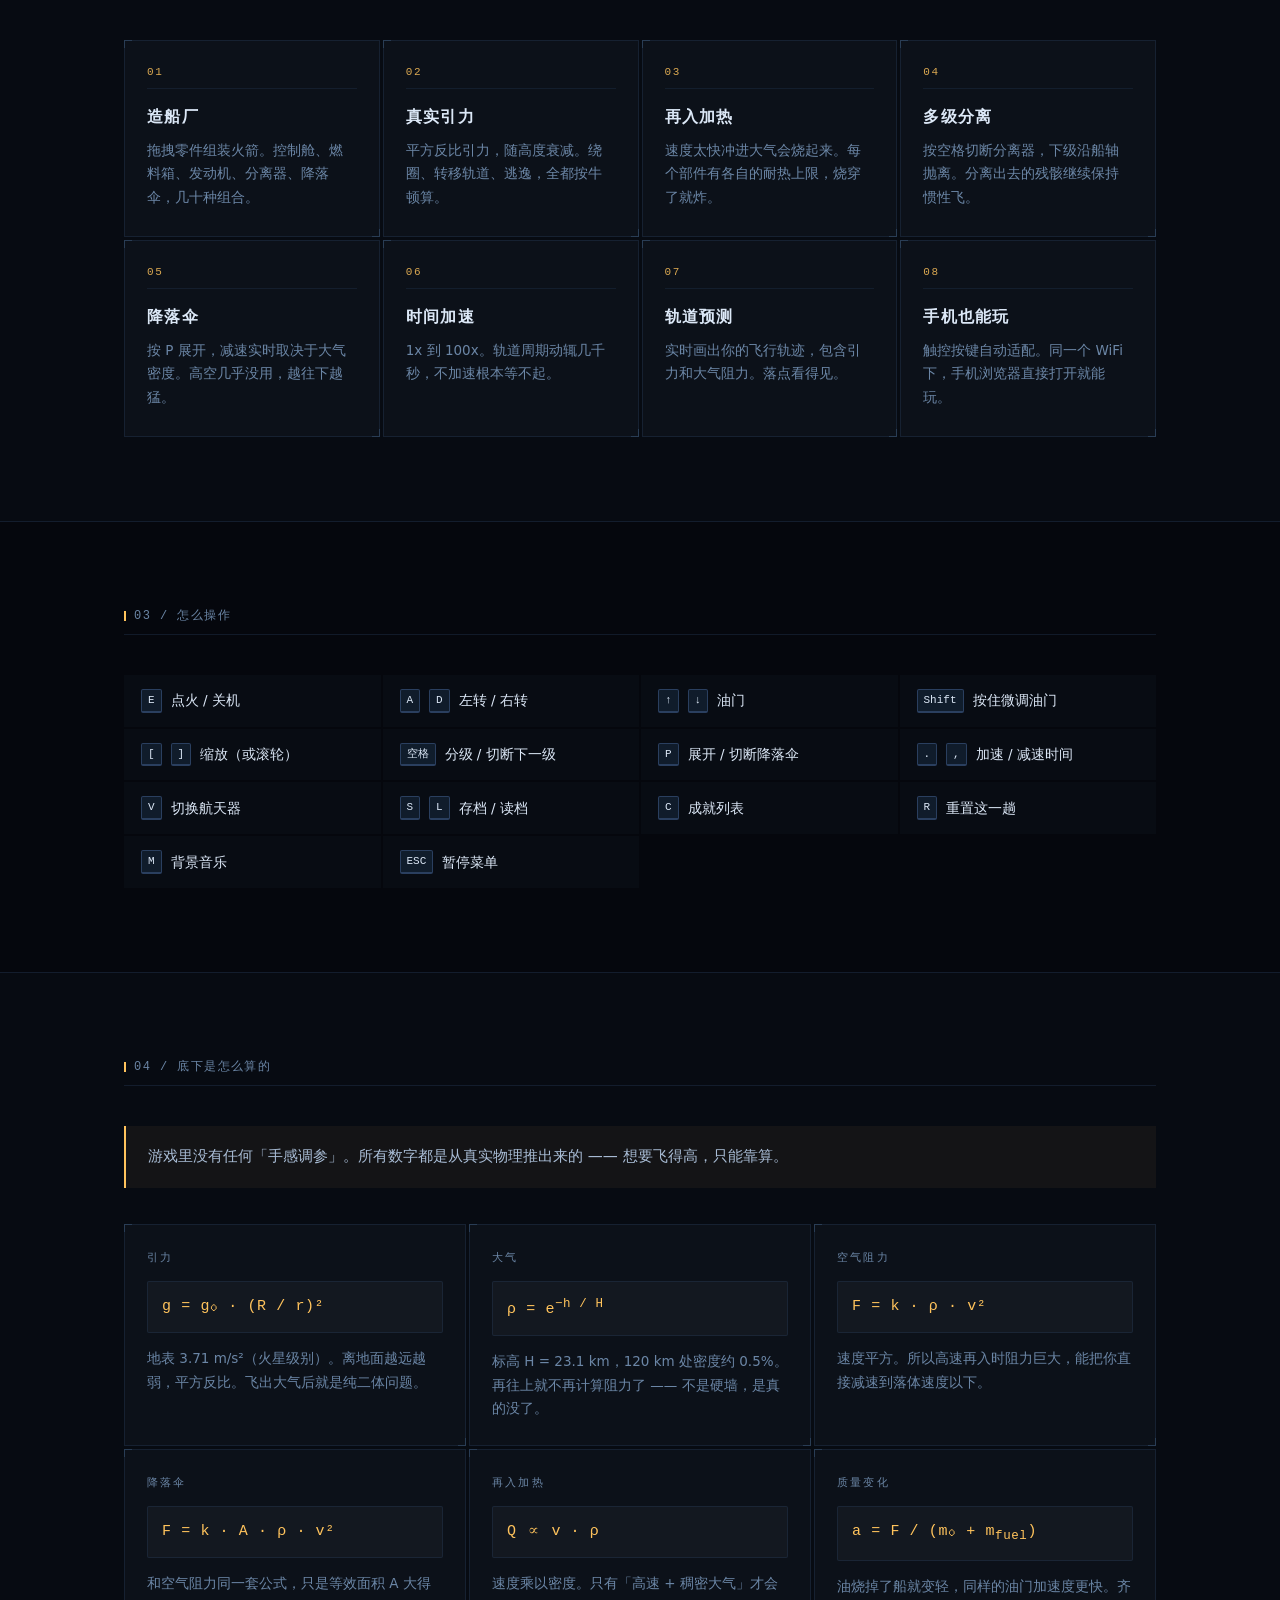
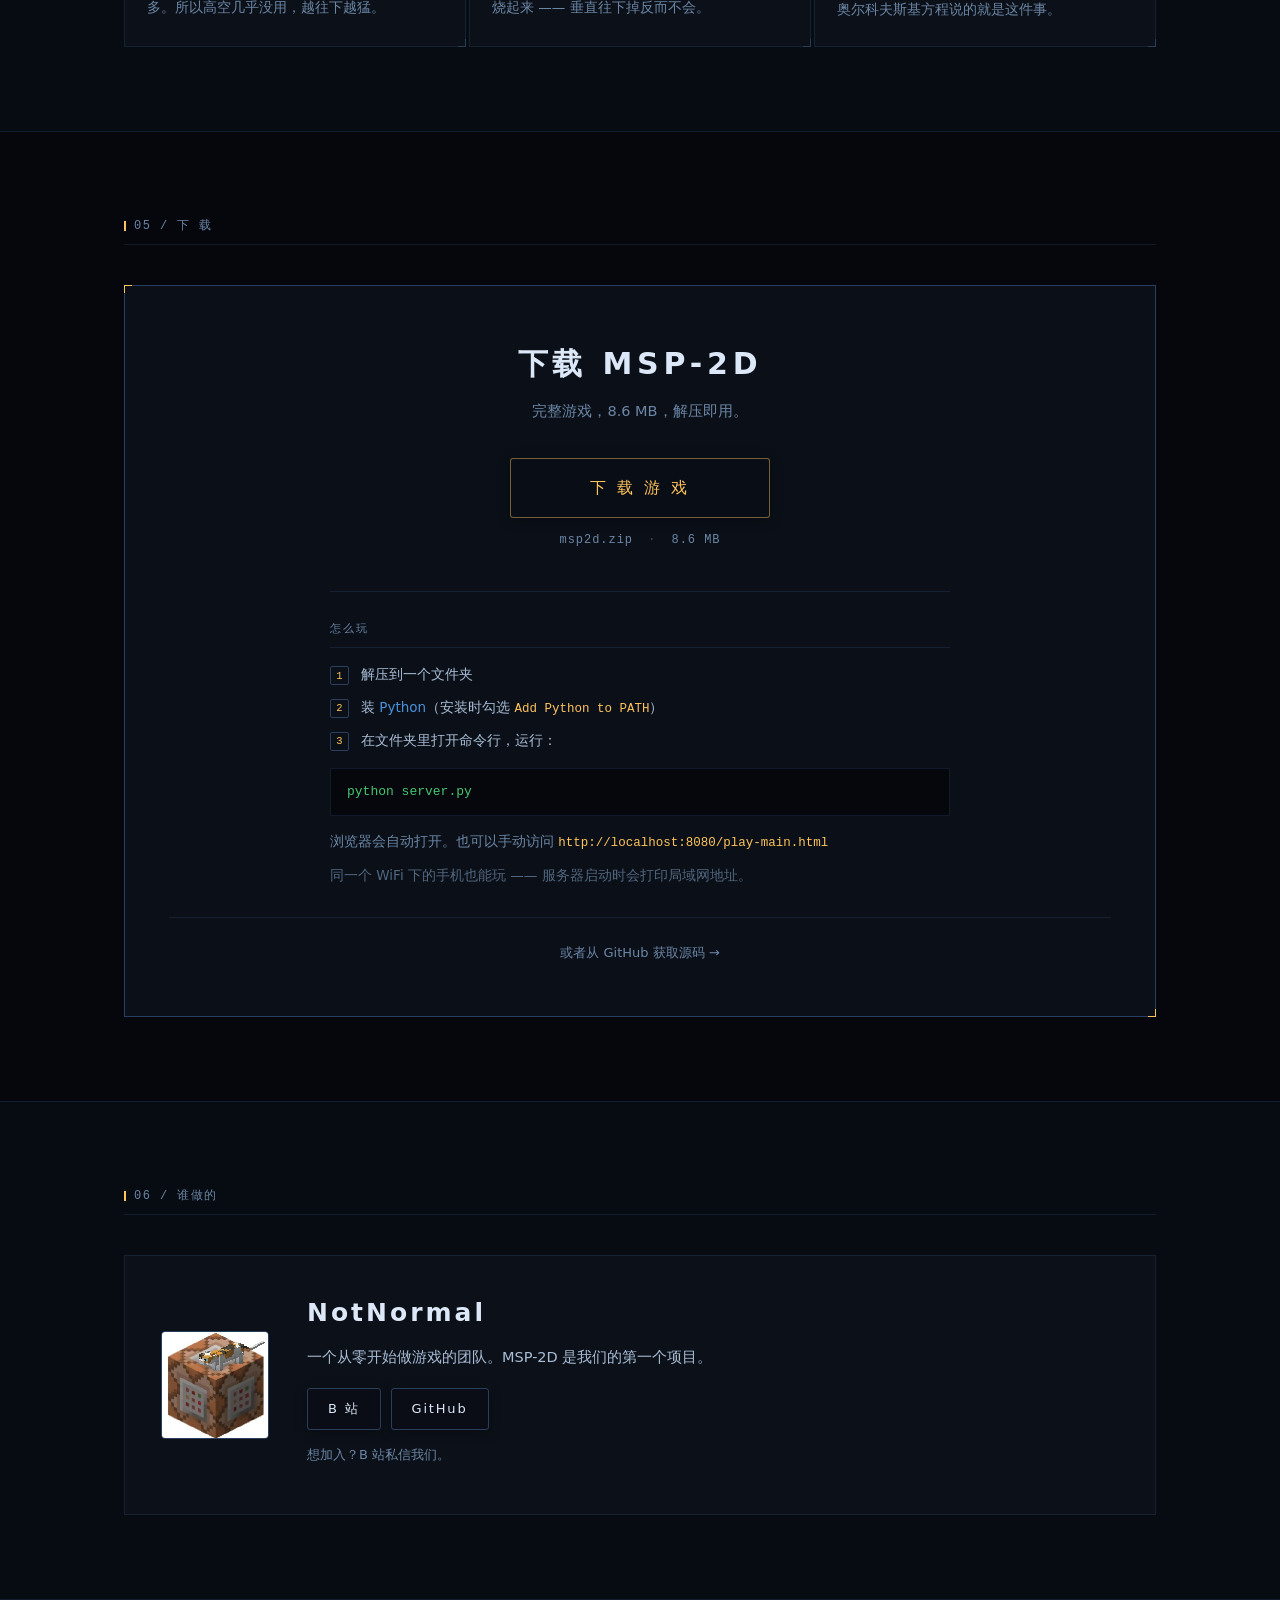
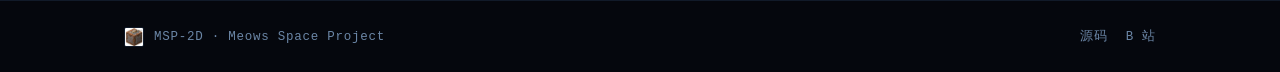
==== commit 0b2e359e: "style(site): 去掉官网的 emoji，特性卡片改用仪表编号 【改了什么】   特性卡片的 8 个 emoji 图标（火箭/地球/火焰/剪刀/降落伞/秒表/图表/手机）   全部换成两位编号" ====
--- a/docs/index.html
+++ b/docs/index.html
@@ -105,49 +105,49 @@
             <div class="feat-grid">
 
                 <article class="feat msp-corners">
-                    <div class="feat-icon">🚀</div>
+                    <div class="feat-icon">01</div>
                     <h3>造船厂</h3>
                     <p>拖拽零件组装火箭。控制舱、燃料箱、发动机、分离器、降落伞，几十种组合。</p>
                 </article>
 
                 <article class="feat msp-corners">
-                    <div class="feat-icon">🌍</div>
+                    <div class="feat-icon">02</div>
                     <h3>真实引力</h3>
                     <p>平方反比引力，随高度衰减。绕圈、转移轨道、逃逸，全都按牛顿算。</p>
                 </article>
 
                 <article class="feat msp-corners">
-                    <div class="feat-icon">🔥</div>
+                    <div class="feat-icon">03</div>
                     <h3>再入加热</h3>
                     <p>速度太快冲进大气会烧起来。每个部件有各自的耐热上限，烧穿了就炸。</p>
                 </article>
 
                 <article class="feat msp-corners">
-                    <div class="feat-icon">✂️</div>
+                    <div class="feat-icon">04</div>
                     <h3>多级分离</h3>
                     <p>按空格切断分离器，下级沿船轴抛离。分离出去的残骸继续保持惯性飞。</p>
                 </article>
 
                 <article class="feat msp-corners">
-                    <div class="feat-icon">🪂</div>
+                    <div class="feat-icon">05</div>
                     <h3>降落伞</h3>
                     <p>按 P 展开，减速实时取决于大气密度。高空几乎没用，越往下越猛。</p>
                 </article>
 
                 <article class="feat msp-corners">
-                    <div class="feat-icon">⏱️</div>
+                    <div class="feat-icon">06</div>
                     <h3>时间加速</h3>
                     <p>1x 到 100x。轨道周期动辄几千秒，不加速根本等不起。</p>
                 </article>
 
                 <article class="feat msp-corners">
-                    <div class="feat-icon">📈</div>
+                    <div class="feat-icon">07</div>
                     <h3>轨道预测</h3>
                     <p>实时画出你的飞行轨迹，包含引力和大气阻力。落点看得见。</p>
                 </article>
 
                 <article class="feat msp-corners">
-                    <div class="feat-icon">📱</div>
+                    <div class="feat-icon">08</div>
                     <h3>手机也能玩</h3>
                     <p>触控按键自动适配。同一个 WiFi 下，手机浏览器直接打开就能玩。</p>
                 </article>
@@ -238,7 +238,6 @@
 
                 <div class="download-main">
                     <a class="btn btn-primary btn-lg" href="msp2d.zip" download>
-                        <span class="dl-icon">↓</span>
                         <span>下 载 游 戏</span>
                     </a>
                     <div class="download-meta">
--- a/docs/css/site.css
+++ b/docs/css/site.css
@@ -84,7 +84,7 @@
 }
 .nav-links a:hover {
     color: var(--text);
-    background: rgba(74, 144, 217, .10);
+    background: rgba(255, 255, 255, .055);
 }
 .nav-links .nav-play {
     margin-left: 8px;
@@ -111,7 +111,10 @@
     padding: 84px 0;
 }
 section:nth-of-type(even) {
-    background: linear-gradient(180deg, transparent, rgba(12, 17, 25, .55) 12%, rgba(12, 17, 25, .55) 88%, transparent);
+    /* 用实色分隔 + 一条细线，不用纵向渐变带 */
+    background: #070b12;
+    border-top: 1px solid var(--line-dim);
+    border-bottom: 1px solid var(--line-dim);
 }
 .sec-hd {
     font-family: var(--mono);
@@ -167,7 +170,7 @@
     line-height: 1;
     color: var(--text);
     /* 一点点发光，配合黑底 */
-    text-shadow: 0 0 60px rgba(74, 144, 217, .30);
+    text-shadow: 0 0 70px rgba(190, 210, 235, .10);
 }
 
 /* 刻度尺线：和主菜单同款 */
@@ -269,8 +272,8 @@
     transition: border-color .15s, background .15s, box-shadow .15s, color .15s;
 }
 .btn:hover {
-    border-color: var(--blue);
-    background: rgba(74, 144, 217, .12);
+    border-color: var(--line-strong);
+    background: rgba(255, 255, 255, .06);
     box-shadow: inset 2px 0 0 var(--amber), var(--shadow);
 }
 .btn-primary {
@@ -344,15 +347,21 @@
     transition: background .18s, border-color .18s, transform .18s;
 }
 .feat:hover {
-    background: #0f1520;
+    background: #11161f;
     border-color: var(--line);
     transform: translateY(-2px);
 }
+/* 特性卡片编号：等宽字 + 琥珀色，做成仪表刻度号的样子 */
 .feat-icon {
-    font-size: 22px;
+    font-family: var(--mono);
+    font-size: 11px;
     line-height: 1;
+    letter-spacing: .16em;
+    color: var(--amber);
     margin-bottom: 14px;
-    filter: grayscale(.25);
+    padding-bottom: 10px;
+    border-bottom: 1px solid var(--line-dim);
+    opacity: .85;
 }
 .feat h3 {
     margin: 0 0 9px;
@@ -424,7 +433,7 @@
     display: block;
     padding: 12px 14px;
     margin-bottom: 14px;
-    background: rgba(74, 144, 217, .06);
+    background: rgba(255, 255, 255, .03);
     border: 1px solid var(--line-dim);
     border-radius: 2px;
     font-size: 15px;
@@ -466,10 +475,6 @@
 }
 .download-main .btn:hover {
     transform: translateY(-2px);
-}
-.dl-icon {
-    font-size: 17px;
-    line-height: 1;
 }
 .download-meta {
     font-family: var(--mono);
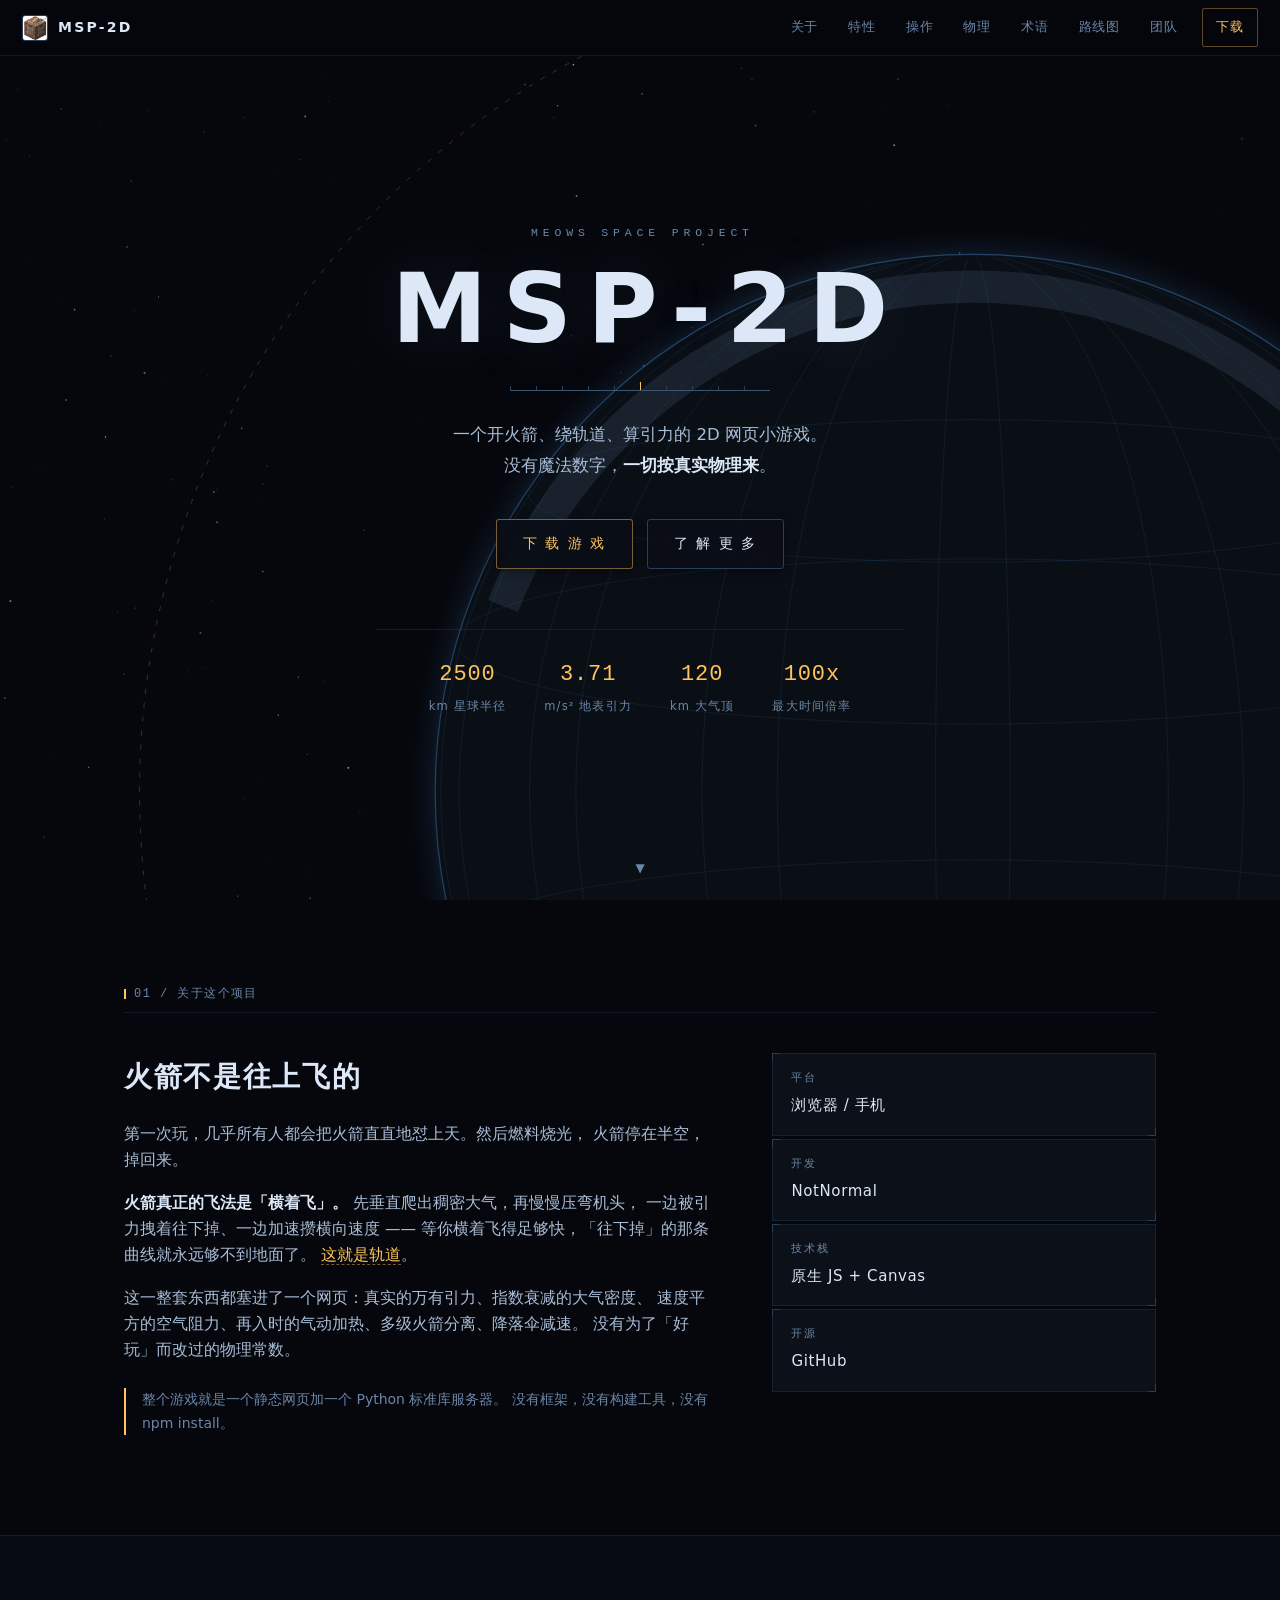
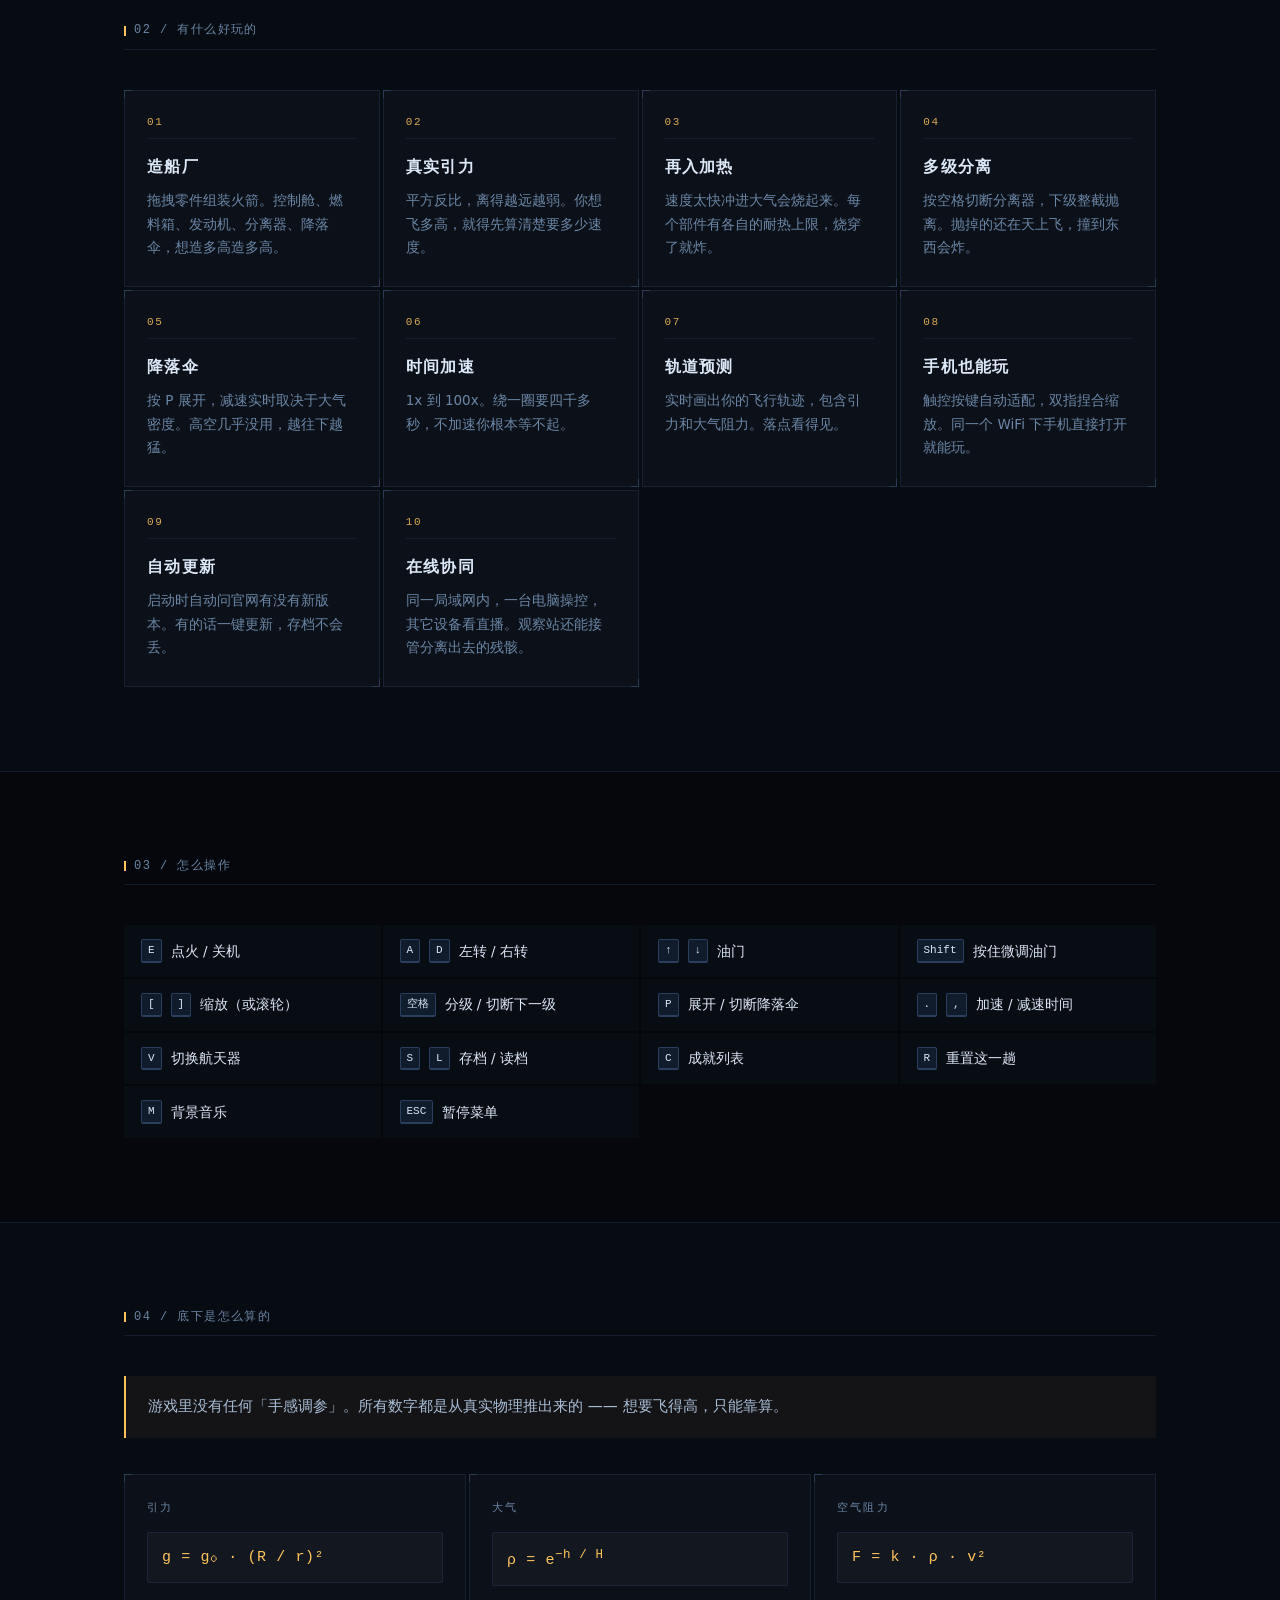
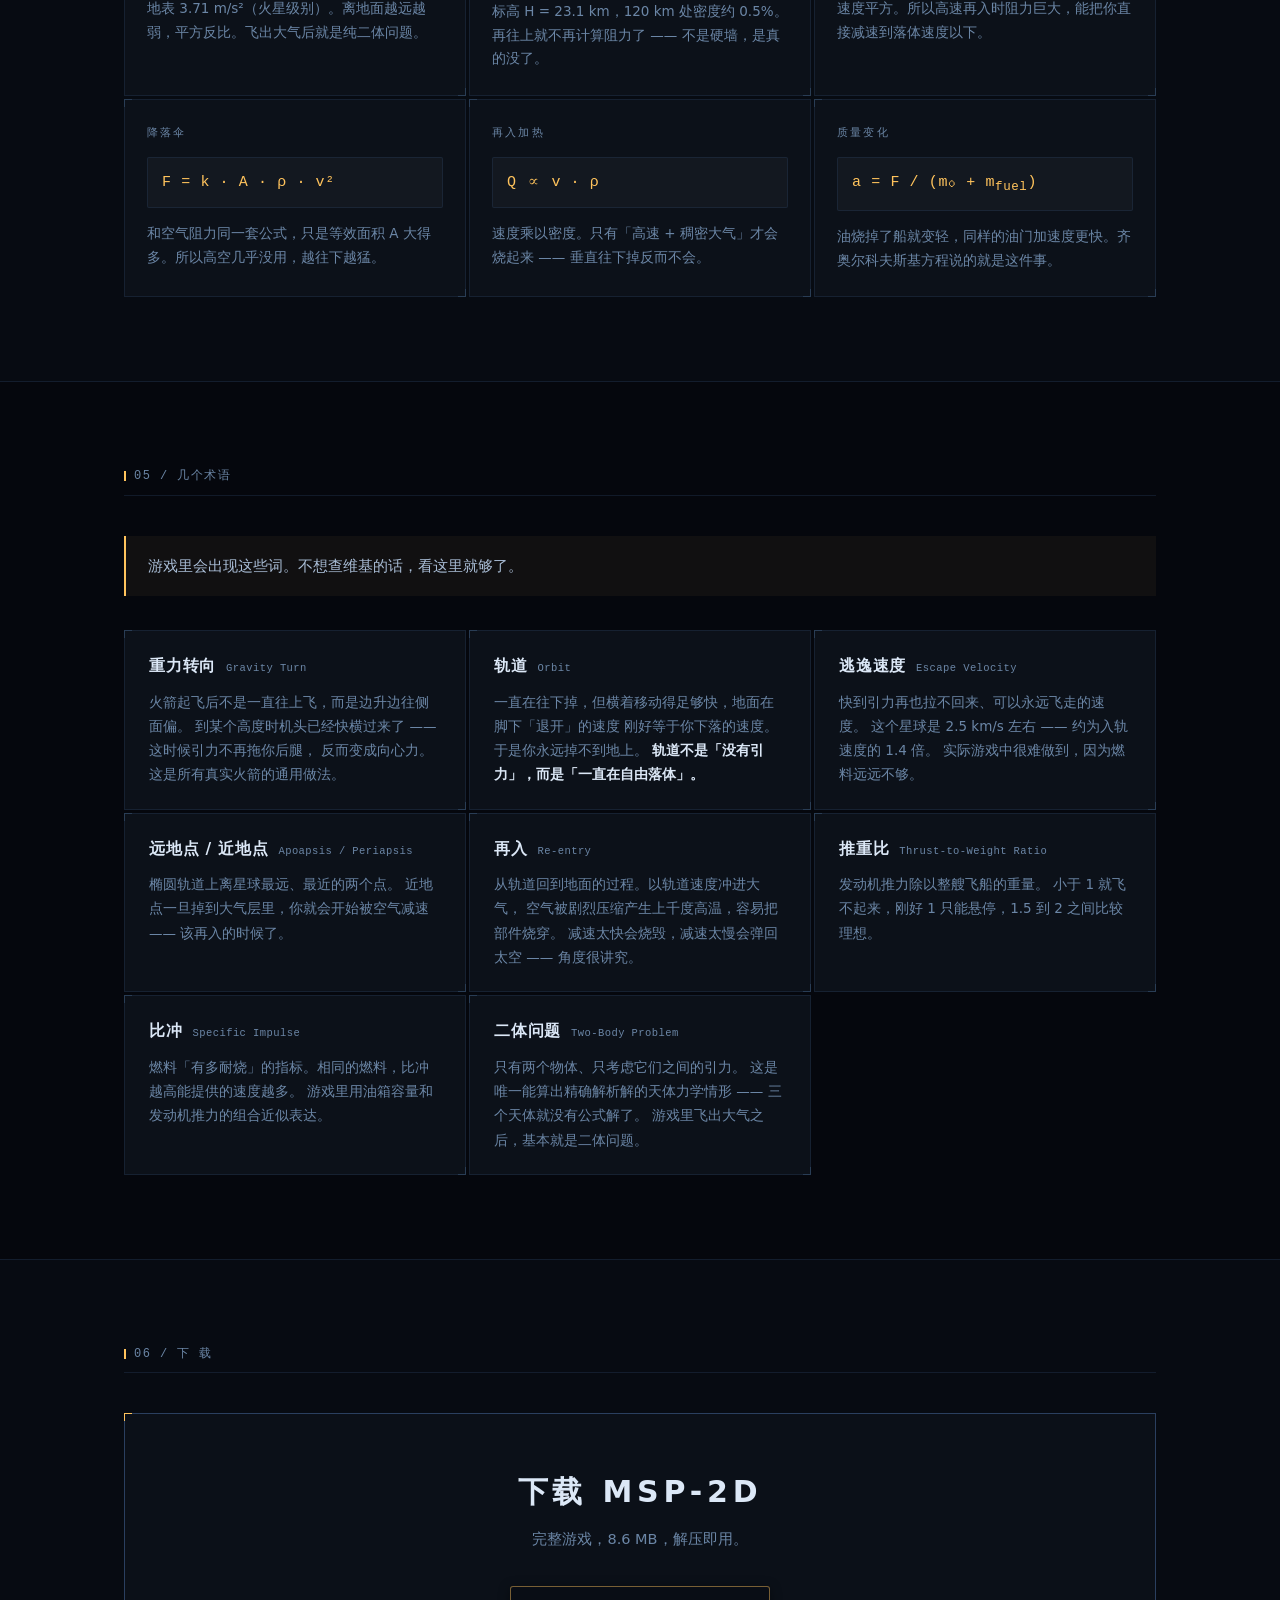
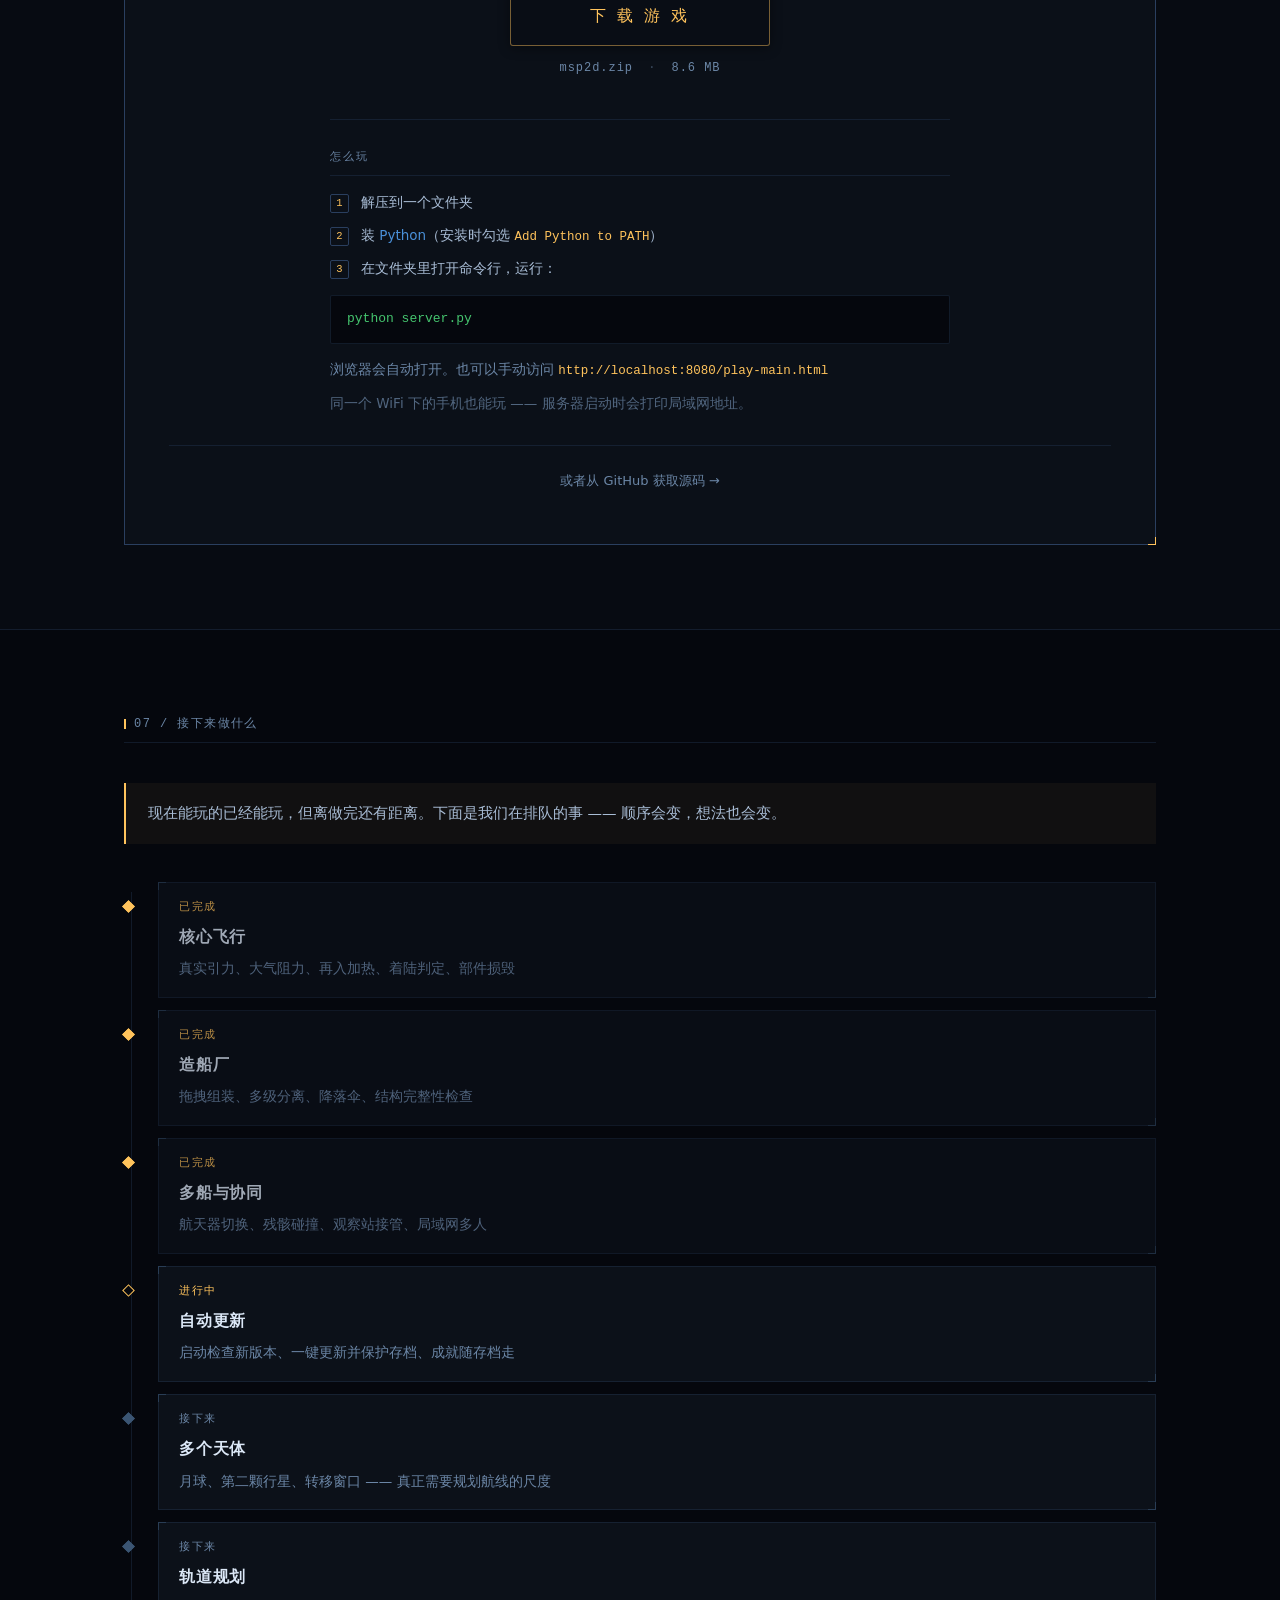
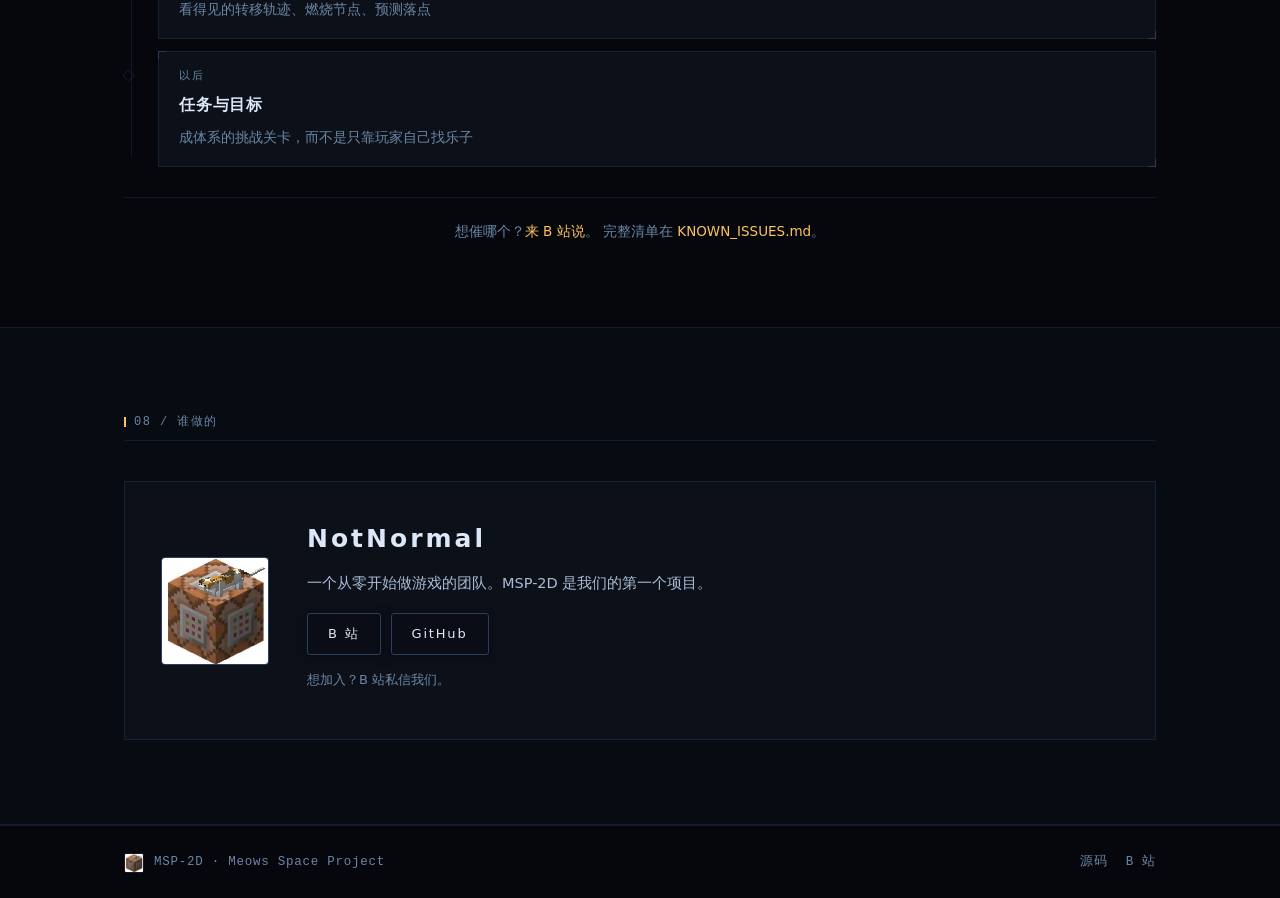
==== commit f5faa172: "feat(site): 官网内容重写 + 术语表 + 路线图 + favicon 【文案重写】   关于章节：讲清楚「火箭真正的飞法是横着飞」，   补上轨道为什么是「永远掉不到地上」的直觉解释。  " ====
--- a/docs/index.html
+++ b/docs/index.html
@@ -4,7 +4,23 @@
     <meta charset="UTF-8">
     <meta name="viewport" content="width=device-width, initial-scale=1.0">
     <title>MSP-2D · Meows Space Project 2D</title>
-    <meta name="description" content="MSP-2D —— 一个开火箭、绕轨道、算引力的 2D 网页小游戏。真实牛顿引力、大气阻力、再入热、多级分离、降落伞。">
+    <meta name="description" content="MSP-2D —— 一个开火箭、绕轨道、算引力的 2D 网页小游戏。真实牛顿引力、大气阻力、再入热、多级分离、降落伞。浏览器直接跑，手机也能玩。">
+    <meta name="theme-color" content="#05070d">
+
+    <!-- Open Graph：分享到聊天软件时显示的卡片 -->
+    <meta property="og:type" content="website">
+    <meta property="og:title" content="MSP-2D · Meows Space Project 2D">
+    <meta property="og:description" content="开火箭、绕轨道、算引力。一个按真实物理跑的 2D 太空游戏。">
+    <meta property="og:image" content="assets/icon-512.png">
+    <meta name="twitter:card" content="summary_large_image">
+
+    <!-- 网站图标 -->
+    <link rel="icon" href="assets/favicon.ico" sizes="any">
+    <link rel="icon" type="image/png" sizes="32x32" href="assets/icon-32.png">
+    <link rel="icon" type="image/png" sizes="16x16" href="assets/icon-16.png">
+    <link rel="apple-touch-icon" href="assets/apple-touch-icon.png">
+    <link rel="manifest" href="manifest.json">
+
     <link rel="stylesheet" href="css/shared.css">
     <link rel="stylesheet" href="css/site.css">
 </head>
@@ -21,6 +37,8 @@
             <a href="#features">特性</a>
             <a href="#controls">操作</a>
             <a href="#physics">物理</a>
+            <a href="#glossary">术语</a>
+            <a href="#roadmap">路线图</a>
             <a href="#team">团队</a>
             <a class="nav-play" href="#play">下载</a>
         </div>
@@ -61,19 +79,24 @@
                 <div class="about-text">
                     <h2>火箭不是往上飞的</h2>
                     <p>
-                        大部分人第一次玩，都会把火箭直直地往天上怼 —— 然后发现燃料烧光了也进不了轨道。
+                        第一次玩，几乎所有人都会把火箭直直地怼上天。然后燃料烧光，
+                        火箭停在半空，掉回来。
                     </p>
                     <p>
-                        <strong>真正的做法是「重力转向」</strong>：先垂直爬出稠密大气，然后慢慢压弯，
-                        让火箭一边被引力拉着往下掉、一边加速到横向速度 —— 当你横着飞得足够快，
-                        「往下掉」的曲线就永远够不到地面了。这就是轨道。
+                        <strong>火箭真正的飞法是「横着飞」。</strong>
+                        先垂直爬出稠密大气，再慢慢压弯机头，
+                        一边被引力拽着往下掉、一边加速攒横向速度 ——
+                        等你横着飞得足够快，「往下掉」的那条曲线就永远够不到地面了。
+                        <a class="term" href="#glossary">这就是轨道</a>。
                     </p>
                     <p>
-                        MSP-2D 把这一整套东西做进了一个网页里：真实的万有引力、指数衰减的大气、
+                        这一整套东西都塞进了一个网页：真实的万有引力、指数衰减的大气密度、
                         速度平方的空气阻力、再入时的气动加热、多级火箭分离、降落伞减速。
+                        没有为了「好玩」而改过的物理常数。
                     </p>
                     <p class="aside">
-                        整个游戏就是一个静态网页 + 一个 Python 标准库服务器，没有框架、没有构建工具。
+                        整个游戏就是一个静态网页加一个 Python 标准库服务器。
+                        没有框架，没有构建工具，没有 npm install。
                     </p>
                 </div>
                 <div class="about-badges">
@@ -107,13 +130,13 @@
                 <article class="feat msp-corners">
                     <div class="feat-icon">01</div>
                     <h3>造船厂</h3>
-                    <p>拖拽零件组装火箭。控制舱、燃料箱、发动机、分离器、降落伞，几十种组合。</p>
+                    <p>拖拽零件组装火箭。控制舱、燃料箱、发动机、分离器、降落伞，想造多高造多高。</p>
                 </article>
 
                 <article class="feat msp-corners">
                     <div class="feat-icon">02</div>
                     <h3>真实引力</h3>
-                    <p>平方反比引力，随高度衰减。绕圈、转移轨道、逃逸，全都按牛顿算。</p>
+                    <p>平方反比，离得越远越弱。你想飞多高，就得先算清楚要多少速度。</p>
                 </article>
 
                 <article class="feat msp-corners">
@@ -125,7 +148,7 @@
                 <article class="feat msp-corners">
                     <div class="feat-icon">04</div>
                     <h3>多级分离</h3>
-                    <p>按空格切断分离器，下级沿船轴抛离。分离出去的残骸继续保持惯性飞。</p>
+                    <p>按空格切断分离器，下级整截抛离。抛掉的还在天上飞，撞到东西会炸。</p>
                 </article>
 
                 <article class="feat msp-corners">
@@ -137,7 +160,7 @@
                 <article class="feat msp-corners">
                     <div class="feat-icon">06</div>
                     <h3>时间加速</h3>
-                    <p>1x 到 100x。轨道周期动辄几千秒，不加速根本等不起。</p>
+                    <p>1x 到 100x。绕一圈要四千多秒，不加速你根本等不起。</p>
                 </article>
 
                 <article class="feat msp-corners">
@@ -149,7 +172,19 @@
                 <article class="feat msp-corners">
                     <div class="feat-icon">08</div>
                     <h3>手机也能玩</h3>
-                    <p>触控按键自动适配。同一个 WiFi 下，手机浏览器直接打开就能玩。</p>
+                    <p>触控按键自动适配，双指捏合缩放。同一个 WiFi 下手机直接打开就能玩。</p>
+                </article>
+
+                <article class="feat msp-corners">
+                    <div class="feat-icon">09</div>
+                    <h3>自动更新</h3>
+                    <p>启动时自动问官网有没有新版本。有的话一键更新，存档不会丢。</p>
+                </article>
+
+                <article class="feat msp-corners">
+                    <div class="feat-icon">10</div>
+                    <h3>在线协同</h3>
+                    <p>同一局域网内，一台电脑操控，其它设备看直播。观察站还能接管分离出去的残骸。</p>
                 </article>
 
             </div>
@@ -228,10 +263,93 @@
         </div>
     </section>
 
+
+    <!-- ==================== 术语表 ==================== -->
+    <section id="glossary">
+        <div class="wrap">
+            <div class="sec-hd msp-hd">05 / 几个术语</div>
+            <div class="gloss-lead">
+                <p>游戏里会出现这些词。不想查维基的话，看这里就够了。</p>
+            </div>
+            <dl class="gloss-list">
+
+                <div class="gloss-item msp-corners">
+                    <dt>重力转向 <span class="gloss-en">Gravity Turn</span></dt>
+                    <dd>
+                        火箭起飞后不是一直往上飞，而是边升边往侧面偏。
+                        到某个高度时机头已经快横过来了 —— 这时候引力不再拖你后腿，
+                        反而变成向心力。这是所有真实火箭的通用做法。
+                    </dd>
+                </div>
+
+                <div class="gloss-item msp-corners">
+                    <dt>轨道 <span class="gloss-en">Orbit</span></dt>
+                    <dd>
+                        一直在往下掉，但横着移动得足够快，地面在脚下「退开」的速度
+                        刚好等于你下落的速度。于是你永远掉不到地上。
+                        <strong>轨道不是「没有引力」，而是「一直在自由落体」。</strong>
+                    </dd>
+                </div>
+
+                <div class="gloss-item msp-corners">
+                    <dt>逃逸速度 <span class="gloss-en">Escape Velocity</span></dt>
+                    <dd>
+                        快到引力再也拉不回来、可以永远飞走的速度。
+                        这个星球是 2.5 km/s 左右 —— 约为入轨速度的 1.4 倍。
+                        实际游戏中很难做到，因为燃料远远不够。
+                    </dd>
+                </div>
+
+                <div class="gloss-item msp-corners">
+                    <dt>远地点 / 近地点 <span class="gloss-en">Apoapsis / Periapsis</span></dt>
+                    <dd>
+                        椭圆轨道上离星球最远、最近的两个点。
+                        近地点一旦掉到大气层里，你就会开始被空气减速 —— 该再入的时候了。
+                    </dd>
+                </div>
+
+                <div class="gloss-item msp-corners">
+                    <dt>再入 <span class="gloss-en">Re-entry</span></dt>
+                    <dd>
+                        从轨道回到地面的过程。以轨道速度冲进大气，
+                        空气被剧烈压缩产生上千度高温，容易把部件烧穿。
+                        减速太快会烧毁，减速太慢会弹回太空 —— 角度很讲究。
+                    </dd>
+                </div>
+
+                <div class="gloss-item msp-corners">
+                    <dt>推重比 <span class="gloss-en">Thrust-to-Weight Ratio</span></dt>
+                    <dd>
+                        发动机推力除以整艘飞船的重量。
+                        小于 1 就飞不起来，刚好 1 只能悬停，1.5 到 2 之间比较理想。
+                    </dd>
+                </div>
+
+                <div class="gloss-item msp-corners">
+                    <dt>比冲 <span class="gloss-en">Specific Impulse</span></dt>
+                    <dd>
+                        燃料「有多耐烧」的指标。相同的燃料，比冲越高能提供的速度越多。
+                        游戏里用油箱容量和发动机推力的组合近似表达。
+                    </dd>
+                </div>
+
+                <div class="gloss-item msp-corners">
+                    <dt>二体问题 <span class="gloss-en">Two-Body Problem</span></dt>
+                    <dd>
+                        只有两个物体、只考虑它们之间的引力。
+                        这是唯一能算出精确解析解的天体力学情形 —— 三个天体就没有公式解了。
+                        游戏里飞出大气之后，基本就是二体问题。
+                    </dd>
+                </div>
+
+            </dl>
+        </div>
+    </section>
+
     <!-- ==================== 下载 ==================== -->
     <section id="play">
         <div class="wrap">
-            <div class="sec-hd msp-hd">05 / 下 载</div>
+            <div class="sec-hd msp-hd">06 / 下 载</div>
             <div class="play-box msp-corners msp-corners--amber">
                 <h2>下载 MSP-2D</h2>
                 <p class="play-sub">完整游戏，8.6 MB，解压即用。</p>
@@ -275,10 +393,93 @@
         </div>
     </section>
 
+
+    <!-- ==================== 路线图 ==================== -->
+    <section id="roadmap">
+        <div class="wrap">
+            <div class="sec-hd msp-hd">07 / 接下来做什么</div>
+            <div class="road-lead">
+                <p>现在能玩的已经能玩，但离做完还有距离。下面是我们在排队的事 —— 顺序会变，想法也会变。</p>
+            </div>
+
+            <div class="road-track">
+
+                <div class="road-row road-done">
+                    <div class="road-mark"></div>
+                    <div class="road-body msp-corners">
+                        <div class="road-when">已完成</div>
+                        <div class="road-what">核心飞行</div>
+                        <p>真实引力、大气阻力、再入加热、着陆判定、部件损毁</p>
+                    </div>
+                </div>
+
+                <div class="road-row road-done">
+                    <div class="road-mark"></div>
+                    <div class="road-body msp-corners">
+                        <div class="road-when">已完成</div>
+                        <div class="road-what">造船厂</div>
+                        <p>拖拽组装、多级分离、降落伞、结构完整性检查</p>
+                    </div>
+                </div>
+
+                <div class="road-row road-done">
+                    <div class="road-mark"></div>
+                    <div class="road-body msp-corners">
+                        <div class="road-when">已完成</div>
+                        <div class="road-what">多船与协同</div>
+                        <p>航天器切换、残骸碰撞、观察站接管、局域网多人</p>
+                    </div>
+                </div>
+
+                <div class="road-row road-wip">
+                    <div class="road-mark"></div>
+                    <div class="road-body msp-corners">
+                        <div class="road-when">进行中</div>
+                        <div class="road-what">自动更新</div>
+                        <p>启动检查新版本、一键更新并保护存档、成就随存档走</p>
+                    </div>
+                </div>
+
+                <div class="road-row road-next">
+                    <div class="road-mark"></div>
+                    <div class="road-body msp-corners">
+                        <div class="road-when">接下来</div>
+                        <div class="road-what">多个天体</div>
+                        <p>月球、第二颗行星、转移窗口 —— 真正需要规划航线的尺度</p>
+                    </div>
+                </div>
+
+                <div class="road-row road-next">
+                    <div class="road-mark"></div>
+                    <div class="road-body msp-corners">
+                        <div class="road-when">接下来</div>
+                        <div class="road-what">轨道规划</div>
+                        <p>看得见的转移轨迹、燃烧节点、预测落点</p>
+                    </div>
+                </div>
+
+                <div class="road-row road-later">
+                    <div class="road-mark"></div>
+                    <div class="road-body msp-corners">
+                        <div class="road-when">以后</div>
+                        <div class="road-what">任务与目标</div>
+                        <p>成体系的挑战关卡，而不是只靠玩家自己找乐子</p>
+                    </div>
+                </div>
+
+            </div>
+
+            <div class="road-foot">
+                想催哪个？<a href="https://space.bilibili.com/258037329" target="_blank" rel="noopener">来 B 站说</a>。
+                完整清单在 <a href="https://github.com/zhaoqianrun/msp-2d/blob/master/KNOWN_ISSUES.md" target="_blank" rel="noopener">KNOWN_ISSUES.md</a>。
+            </div>
+        </div>
+    </section>
+
     <!-- ==================== 团队 ==================== -->
     <section id="team">
         <div class="wrap">
-            <div class="sec-hd msp-hd">06 / 谁做的</div>
+            <div class="sec-hd msp-hd">08 / 谁做的</div>
             <div class="team-box">
                 <div class="team-logo">
                     <img src="assets/logo.jpeg" alt="NotNormal">
--- a/docs/css/site.css
+++ b/docs/css/site.css
@@ -614,6 +614,198 @@
 .footer-right a { color: var(--dim); }
 .footer-right a:hover { color: var(--amber); }
 
+
+/* ==================== 术语表 ==================== */
+.gloss-lead {
+    margin-bottom: 34px;
+    padding: 18px 22px;
+    background: rgba(255, 195, 92, .05);
+    border-left: 2px solid var(--amber);
+    font-size: 14.5px;
+    color: #a9bdd6;
+}
+.gloss-lead p { margin: 0; }
+
+.gloss-list {
+    margin: 0;
+    display: grid;
+    grid-template-columns: repeat(auto-fill, minmax(340px, 1fr));
+    gap: 3px;
+}
+
+.gloss-item {
+    padding: 22px 24px;
+    background: var(--surf-2);
+    border: 1px solid var(--line-dim);
+    transition: background .18s, border-color .18s;
+}
+.gloss-item:hover {
+    background: #11161f;
+    border-color: var(--line);
+}
+
+.gloss-item dt {
+    font-size: 15.5px;
+    font-weight: 600;
+    color: var(--text);
+    letter-spacing: .05em;
+    margin-bottom: 10px;
+    display: flex;
+    align-items: baseline;
+    gap: 10px;
+    flex-wrap: wrap;
+}
+.gloss-en {
+    font-family: var(--mono);
+    font-size: 10.5px;
+    font-weight: normal;
+    color: var(--dim);
+    letter-spacing: .04em;
+}
+
+.gloss-item dd {
+    margin: 0;
+    font-size: 13.5px;
+    color: var(--dim);
+    line-height: 1.8;
+}
+.gloss-item dd strong { color: var(--text); font-weight: 600; }
+
+/* 正文里的术语链接 */
+.term {
+    color: var(--amber);
+    border-bottom: 1px dashed rgba(255, 195, 92, .45);
+    text-decoration: none;
+    transition: border-color .14s, color .14s;
+}
+.term:hover {
+    color: #ffd88a;
+    border-bottom-color: var(--amber);
+}
+
+/* ==================== 路线图 ==================== */
+.road-lead {
+    margin-bottom: 38px;
+    padding: 18px 22px;
+    background: rgba(255, 195, 92, .05);
+    border-left: 2px solid var(--amber);
+    font-size: 14.5px;
+    color: #a9bdd6;
+}
+.road-lead p { margin: 0; }
+
+.road-track {
+    position: relative;
+    padding-left: 34px;
+}
+/* 竖轴：一条细线 */
+.road-track::before {
+    content: '';
+    position: absolute;
+    left: 7px;
+    top: 10px;
+    bottom: 10px;
+    width: 1px;
+    background: var(--line-dim);
+}
+
+.road-row {
+    position: relative;
+    margin-bottom: 12px;
+}
+.road-row:last-child { margin-bottom: 0; }
+
+.road-mark {
+    position: absolute;
+    left: -34px;
+    top: 20px;
+    width: 9px;
+    height: 9px;
+    border: 1px solid var(--line-strong);
+    background: var(--bg);
+    transform: rotate(45deg);
+}
+
+/* 已完成：琥珀实心 */
+.road-done .road-mark {
+    background: var(--amber);
+    border-color: var(--amber);
+}
+/* 进行中：琥珀空心 + 呼吸 */
+.road-wip .road-mark {
+    background: var(--bg);
+    border-color: var(--amber);
+    animation: roadPulse 2.4s ease-in-out infinite;
+}
+@keyframes roadPulse {
+    0%, 100% { box-shadow: 0 0 0 0 rgba(255, 195, 92, .45); }
+    50%      { box-shadow: 0 0 0 5px rgba(255, 195, 92, 0); }
+}
+/* 接下来：亮灰 */
+.road-next .road-mark {
+    background: var(--line-strong);
+    border-color: var(--line-strong);
+}
+/* 以后：暗 */
+.road-later .road-mark {
+    background: transparent;
+    border-color: var(--line-dim);
+}
+
+.road-body {
+    padding: 16px 20px 17px;
+    background: var(--surf-2);
+    border: 1px solid var(--line-dim);
+    transition: background .18s, border-color .18s;
+}
+.road-body:hover {
+    background: #11161f;
+    border-color: var(--line);
+}
+.road-done .road-body { opacity: .72; }
+
+.road-when {
+    font-family: var(--mono);
+    font-size: 10.5px;
+    letter-spacing: .16em;
+    color: var(--dim);
+    margin-bottom: 7px;
+}
+.road-done .road-when { color: var(--amber); }
+.road-wip .road-when  { color: var(--amber); }
+
+.road-what {
+    font-size: 15.5px;
+    font-weight: 600;
+    color: var(--text);
+    letter-spacing: .05em;
+    margin-bottom: 7px;
+}
+.road-body p {
+    margin: 0;
+    font-size: 13.5px;
+    color: var(--dim);
+    line-height: 1.7;
+}
+
+.road-foot {
+    margin-top: 30px;
+    padding-top: 22px;
+    border-top: 1px solid var(--line-dim);
+    font-size: 13.5px;
+    color: var(--dim);
+    text-align: center;
+}
+.road-foot a { color: var(--amber); }
+.road-foot a:hover { text-decoration: underline; }
+
+/* 窄屏 */
+@media (max-width: 700px) {
+    .gloss-list { grid-template-columns: 1fr; }
+    .road-track { padding-left: 26px; }
+    .road-mark { left: -26px; }
+}
+
 /* ==================== 响应式 ==================== */
 @media (max-width: 860px) {
     .about-grid { grid-template-columns: 1fr; gap: 32px; }
